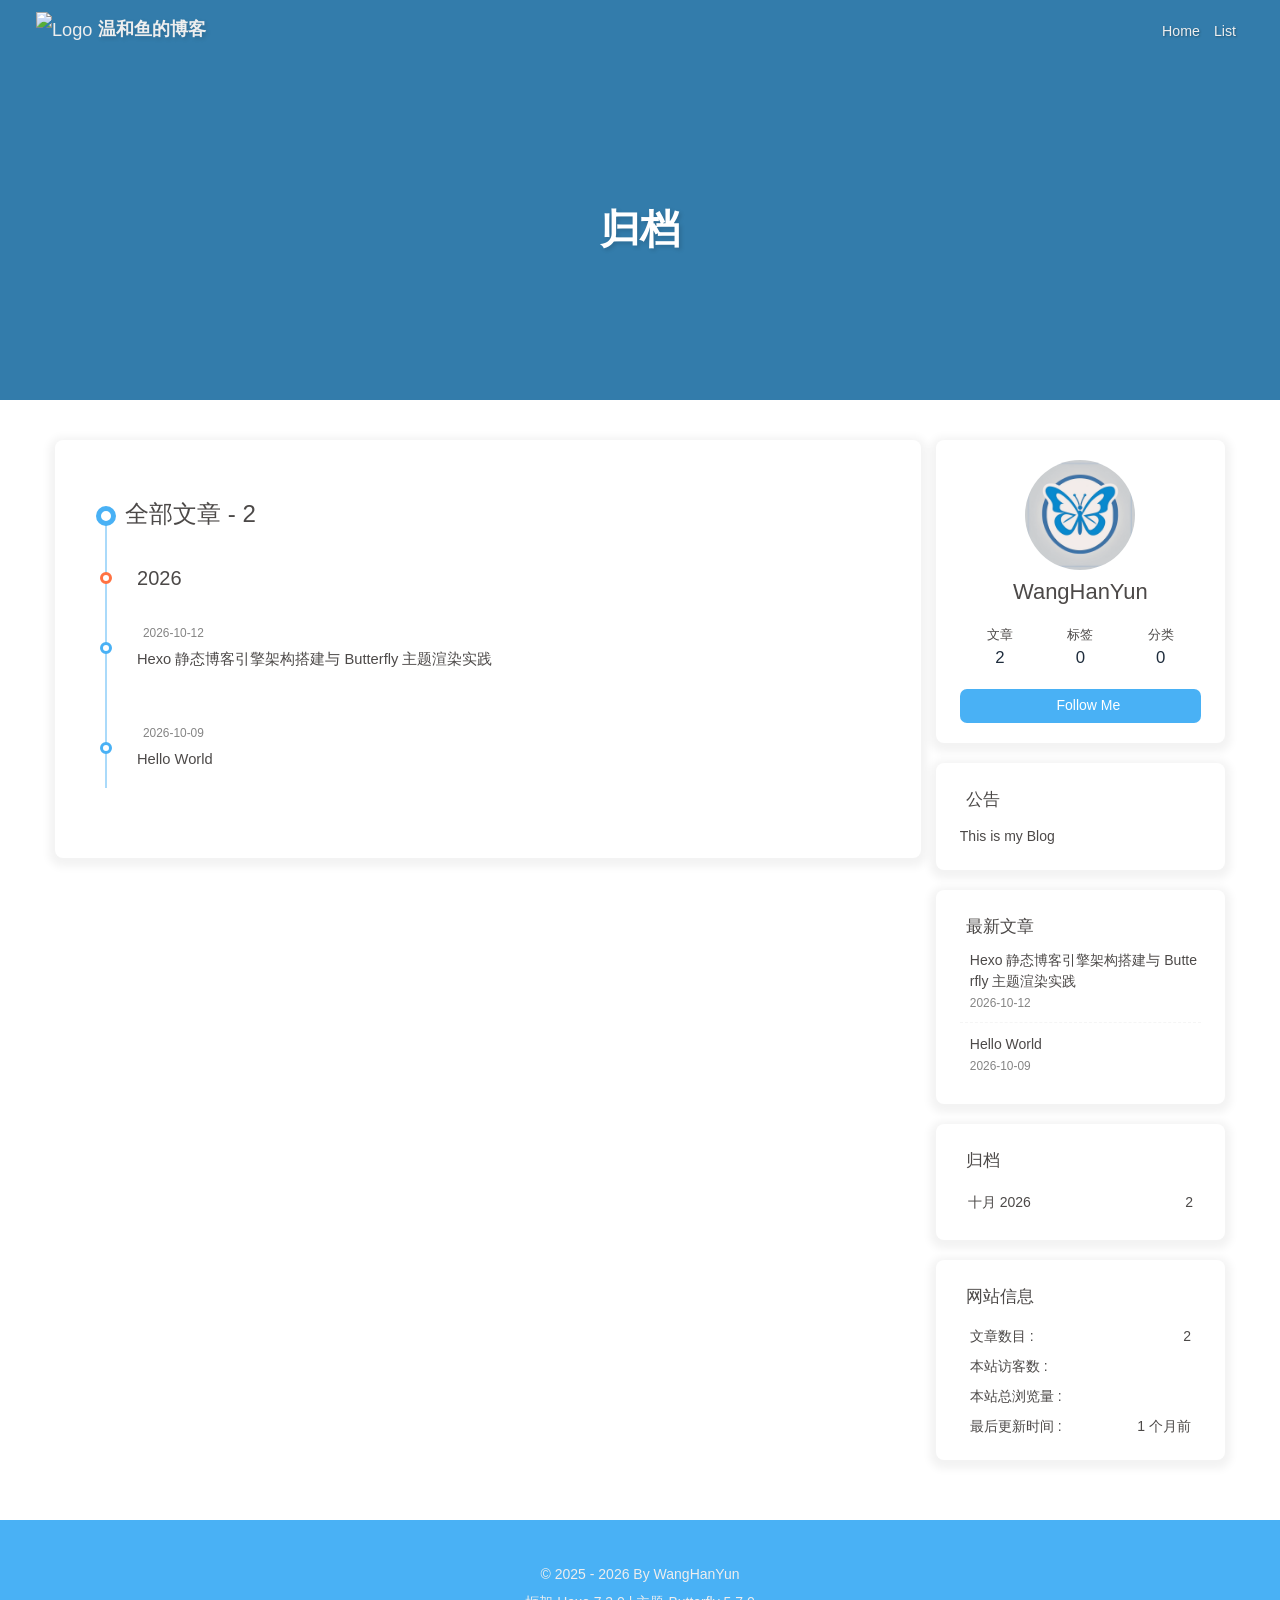
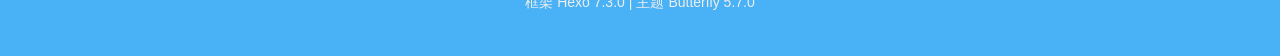
==== archives/index.html @ 39b75470 "Site updated: 2026-10-14 11:39:04" ====
<!DOCTYPE html><html lang="zh-CN" data-theme="light"><head><meta charset="UTF-8"><meta http-equiv="X-UA-Compatible" content="IE=edge"><meta name="viewport" content="width=device-width, initial-scale=1.0,viewport-fit=cover"><title>归档 | 温和鱼的博客</title><meta name="author" content="WangHanYun"><meta name="copyright" content="WangHanYun"><meta name="format-detection" content="telephone=no"><meta name="theme-color" content="#ffffff"><meta property="og:type" content="website">
<meta property="og:title" content="归档">
<meta property="og:url" content="http://example.com/archives/index.html">
<meta property="og:site_name" content="温和鱼的博客">
<meta property="og:locale" content="zh_CN">
<meta property="og:image" content="http://example.com/img/butterfly-icon.png">
<meta property="article:author" content="WangHanYun">
<meta name="twitter:card" content="summary">
<meta name="twitter:image" content="http://example.com/img/butterfly-icon.png"><script type="application/ld+json"></script><link rel="shortcut icon" href="/img/favicon.png"><link rel="canonical" href="http://example.com/archives/index.html"><link rel="preconnect" href="//cdn.jsdelivr.net"/><link rel="preconnect" href="//busuanzi.ibruce.info"/><link rel="stylesheet" href="/css/index.css?v=5.7.0"><link rel="stylesheet" href="https://cdn.jsdelivr.net/npm/@fortawesome/fontawesome-free@7.3.1/css/all.min.css"><script>
    (() => {
      
    const saveToLocal = {
      set: (key, value, ttl) => {
        const data = { value }

        if (ttl != null) {
          data.expiry = Date.now() + ttl * 86400000
        }

        localStorage.setItem(key, JSON.stringify(data))
      },
      get: key => {
        const itemStr = localStorage.getItem(key)
        if (!itemStr) return

        try {
          const data = JSON.parse(itemStr)

          if (data.expiry && Date.now() > data.expiry) {
            localStorage.removeItem(key)
            return
          }

          return data.value
        } catch {
          localStorage.removeItem(key)
        }
      }
    }

    const scriptCache = new Map()
    const cssCache = new Map()
    window.btf = {
      saveToLocal,
      getScript: (url, attr = {}) => {
        if (scriptCache.has(url)) {
          return scriptCache.get(url)
        }

        const promise = new Promise((resolve, reject) => {
          const script = document.createElement('script')

          script.src = url
          script.async = true

          for (const key in attr) {
            script.setAttribute(key, attr[key])
          }

          script.onload = resolve
          script.onerror = reject

          document.head.appendChild(script)
        })

        scriptCache.set(url, promise)

        return promise
      },
      getCSS: (url, id) => {
        if (cssCache.has(url)) {
          return cssCache.get(url)
        }

        const promise = new Promise((resolve, reject) => {
          const link = document.createElement('link')

          link.rel = 'stylesheet'
          link.href = url

          if (id) {
            link.id = id
          }

          link.onload = resolve
          link.onerror = reject

          document.head.appendChild(link)
        })

        cssCache.set(url, promise)

        return promise
      },
      addGlobalFn: (key, fn, name = false, parent = window) => {
        if (!false && key.startsWith('pjax')) return
        const globalFn = parent.globalFn || {}
        globalFn[key] = globalFn[key] || {}
        globalFn[key][name || Object.keys(globalFn[key]).length] = fn
        parent.globalFn = globalFn
      }
    }
  
      
      const metaThemeColor = document.querySelector('meta[name="theme-color"]')
      const activateDarkMode = () => {
        document.documentElement.dataset.theme = 'dark'
        if (metaThemeColor !== null) {
          metaThemeColor.setAttribute('content', '#0d0d0d')
        }
      }
      const activateLightMode = () => {
        document.documentElement.dataset.theme = 'light'
        if (metaThemeColor !== null) {
          metaThemeColor.setAttribute('content', '#ffffff')
        }
      }

      btf.activateDarkMode = activateDarkMode
      btf.activateLightMode = activateLightMode

      const theme = saveToLocal.get('theme')
    
          theme === 'dark' ? activateDarkMode() : theme === 'light' ? activateLightMode() : null
        
      
      const asideStatus = saveToLocal.get('aside-status')
      if (asideStatus !== undefined) {
        document.documentElement.classList.toggle('hide-aside', asideStatus === 'hide')
      }
    
      
    const detectApple = () => {
      if (/iPad|iPhone|iPod|Macintosh/.test(navigator.userAgent)) {
        document.documentElement.classList.add('apple')
      }
    }
    detectApple()
  
    })()
  </script><script>const GLOBAL_CONFIG = {
  root: '/',
  algolia: undefined,
  localSearch: undefined,
  translate: undefined,
  highlight: {"plugin":"highlight.js","highlightCopy":true,"highlightLang":true,"highlightHeightLimit":false,"highlightFullpage":false,"highlightMacStyle":false},
  copy: {
    success: '复制成功',
    error: '复制失败',
    noSupport: '浏览器不支持'
  },
  relativeDate: {
    homepage: false,
    post: false
  },
  runtime: '',
  dateSuffix: {
    just: '刚刚',
    min: '分钟前',
    hour: '小时前',
    day: '天前',
    month: '个月前'
  },
  copyright: undefined,
  lightbox: 'null',
  Snackbar: undefined,
  infinitegrid: {
    js: 'https://cdn.jsdelivr.net/npm/@egjs/infinitegrid@4.13.0/dist/infinitegrid.min.js',
    buttonText: '加载更多'
  },
  isPhotoFigcaption: false,
  islazyloadPlugin: false,
  isAnchor: false,
  percent: {
    toc: true,
    rightside: false,
  },
  autoDarkmode: false
}</script><script id="config-diff">var GLOBAL_CONFIG_SITE = {
  title: '归档',
  isHighlightShrink: false,
  isToc: false,
  pageType: 'archive'
}</script><meta name="generator" content="Hexo 7.3.0"></head><body><div id="sidebar"><div id="menu-mask"></div><div id="sidebar-menus"><div class="avatar-img text-center"><img src="/img/butterfly-icon.png" onerror="this.onerror=null;this.src='/img/friend_404.gif'" alt="avatar"/></div><div class="site-data text-center"><a href="/archives/"><div class="headline">文章</div><div class="length-num">2</div></a><a href="/tags/"><div class="headline">标签</div><div class="length-num">0</div></a><a href="/categories/"><div class="headline">分类</div><div class="length-num">0</div></a></div><div class="menus_items"><div class="menus_item"><a class="site-page" href="/"><i class="fa-fw fas fa-home"></i><span> Home</span></a></div><div class="menus_item"><span class="site-page group"><i class="fa-fw fas fa-list"></i><span> List</span><i class="fas fa-chevron-down"></i></span><ul class="menus_item_child"><li><a class="site-page child" href="/music/"><i class="fa-fw fas fa-music"></i><span> Music</span></a></li><li><a class="site-page child" href="/movies/"><i class="fa-fw fas fa-video"></i><span> Movie</span></a></li></ul></div></div></div></div><div class="page" id="body-wrap"><header class="not-home-page" id="page-header" style="background-image: url(https://github.com/WHY-1226-yyy/Gallery/blob/main/%E9%A6%96%E9%A1%B5%E9%A1%B5%E9%9D%A2%E6%A8%AA%E5%B9%85.jpg?raw=true);"><nav id="nav"><span id="blog-info"><a class="nav-site-title" href="/"><img class="site-icon" src="https://github.com/WHY-1226-yyy/Gallery/blob/main/logo.jpg?raw=true" alt="Logo"><span class="site-name">温和鱼的博客</span></a></span><div id="menus"><div class="menus_items"><div class="menus_item"><a class="site-page" href="/"><i class="fa-fw fas fa-home"></i><span> Home</span></a></div><div class="menus_item"><span class="site-page group"><i class="fa-fw fas fa-list"></i><span> List</span><i class="fas fa-chevron-down"></i></span><ul class="menus_item_child"><li><a class="site-page child" href="/music/"><i class="fa-fw fas fa-music"></i><span> Music</span></a></li><li><a class="site-page child" href="/movies/"><i class="fa-fw fas fa-video"></i><span> Movie</span></a></li></ul></div></div><div id="toggle-menu"><span class="site-page"><i class="fas fa-bars fa-fw"></i></span></div></div></nav><div id="page-site-info"><h1 id="site-title">归档</h1></div></header><main class="layout" id="content-inner"><div id="archive"><div class="article-sort-title">全部文章 - 2</div><div class="article-sort"><div class="article-sort-item year">2026</div><div class="article-sort-item no-article-cover"><div class="article-sort-item-info"><div class="article-sort-item-time"><i class="far fa-calendar-alt"></i><time class="post-meta-date-created" datetime="2026-10-12T06:14:56.712Z" title="发表于 2026-10-12 14:14:56">2026-10-12</time></div><a class="article-sort-item-title" href="/2026/10/12/Hexo_And_Butterfly/" title="Hexo 静态博客引擎架构搭建与 Butterfly 主题渲染实践">Hexo 静态博客引擎架构搭建与 Butterfly 主题渲染实践</a></div></div><div class="article-sort-item no-article-cover"><div class="article-sort-item-info"><div class="article-sort-item-time"><i class="far fa-calendar-alt"></i><time class="post-meta-date-created" datetime="2026-10-09T07:58:26.645Z" title="发表于 2026-10-09 15:58:26">2026-10-09</time></div><a class="article-sort-item-title" href="/2026/10/09/hello-world/" title="Hello World">Hello World</a></div></div></div></div><div class="aside-content" id="aside-content"><div class="card-widget card-info text-center"><div class="avatar-img"><img src="/img/butterfly-icon.png" onerror="this.onerror=null;this.src='/img/friend_404.gif'" alt="avatar"/></div><div class="author-info-name">WangHanYun</div><div class="author-info-description"></div><div class="site-data"><a href="/archives/"><div class="headline">文章</div><div class="length-num">2</div></a><a href="/tags/"><div class="headline">标签</div><div class="length-num">0</div></a><a href="/categories/"><div class="headline">分类</div><div class="length-num">0</div></a></div><a id="card-info-btn" target="_blank" rel="noopener" href="https://github.com/xxxxxx"><i class="fab fa-github"></i><span>Follow Me</span></a></div><div class="card-widget card-announcement"><div class="item-headline"><i class="fas fa-bullhorn fa-shake"></i><span>公告</span></div><div class="announcement_content">This is my Blog</div></div><div class="sticky_layout"><div class="card-widget card-recent-post"><div class="item-headline"><i class="fas fa-history"></i><span>最新文章</span></div><div class="aside-list"><div class="aside-list-item no-cover"><div class="content"><a class="title" href="/2026/10/12/Hexo_And_Butterfly/" title="Hexo 静态博客引擎架构搭建与 Butterfly 主题渲染实践">Hexo 静态博客引擎架构搭建与 Butterfly 主题渲染实践</a><time datetime="2026-10-12T06:14:56.712Z" title="发表于 2026-10-12 14:14:56">2026-10-12</time></div></div><div class="aside-list-item no-cover"><div class="content"><a class="title" href="/2026/10/09/hello-world/" title="Hello World">Hello World</a><time datetime="2026-10-09T07:58:26.645Z" title="发表于 2026-10-09 15:58:26">2026-10-09</time></div></div></div></div><div class="card-widget card-archives">
    <div class="item-headline"><i class="fas fa-archive"></i><span>归档</span></div>
  
    <ul class="card-archive-list">
      
        <li class="card-archive-list-item">
          <a class="card-archive-list-link" href="/archives/2026/10/">
            <span class="card-archive-list-date">
              十月 2026
            </span>
            <span class="card-archive-list-count">2</span>
          </a>
        </li>
      
    </ul>
  </div><div class="card-widget card-webinfo"><div class="item-headline"><i class="fas fa-chart-line"></i><span>网站信息</span></div><div class="webinfo"><div class="webinfo-item"><div class="item-name">文章数目 :</div><div class="item-count">2</div></div><div class="webinfo-item"><div class="item-name">本站访客数 :</div><div class="item-count" id="busuanzi_value_site_uv"><i class="fa-solid fa-spinner fa-spin"></i></div></div><div class="webinfo-item"><div class="item-name">本站总浏览量 :</div><div class="item-count" id="busuanzi_value_site_pv"><i class="fa-solid fa-spinner fa-spin"></i></div></div><div class="webinfo-item"><div class="item-name">最后更新时间 :</div><div class="item-count" id="last-push-date" data-lastPushDate="2026-10-14T03:39:03.488Z"><i class="fa-solid fa-spinner fa-spin"></i></div></div></div></div></div></div></main><footer id="footer"><div class="footer-other"><div class="footer-copyright"><span class="copyright">&copy;&nbsp;2025 - 2026 By WangHanYun</span><span class="framework-info"><span>框架 </span><a target="_blank" rel="noopener" href="https://hexo.io">Hexo 7.3.0</a><span class="footer-separator">|</span><span>主题 </span><a target="_blank" rel="noopener" href="https://github.com/jerryc127/hexo-theme-butterfly">Butterfly 5.7.0</a></span></div></div></footer></div><div id="rightside"><div id="rightside-config-hide"><button id="darkmode" type="button" title="日间和夜间模式切换"><i class="fas fa-adjust"></i></button><button id="hide-aside-btn" type="button" title="单栏和双栏切换"><i class="fas fa-arrows-alt-h"></i></button></div><div id="rightside-config-show"><button id="rightside-config" type="button" title="设置"><i class="fas fa-cog fa-spin"></i></button><button id="go-up" type="button" title="回到顶部"><span class="scroll-percent"></span><i class="fas fa-arrow-up"></i></button></div></div><div><script src="/js/utils.js?v=5.7.0"></script><script src="/js/main.js?v=5.7.0"></script><div class="js-pjax"></div><script async data-pjax src="//busuanzi.ibruce.info/busuanzi/2.3/busuanzi.pure.mini.js"></script></div></body></html>
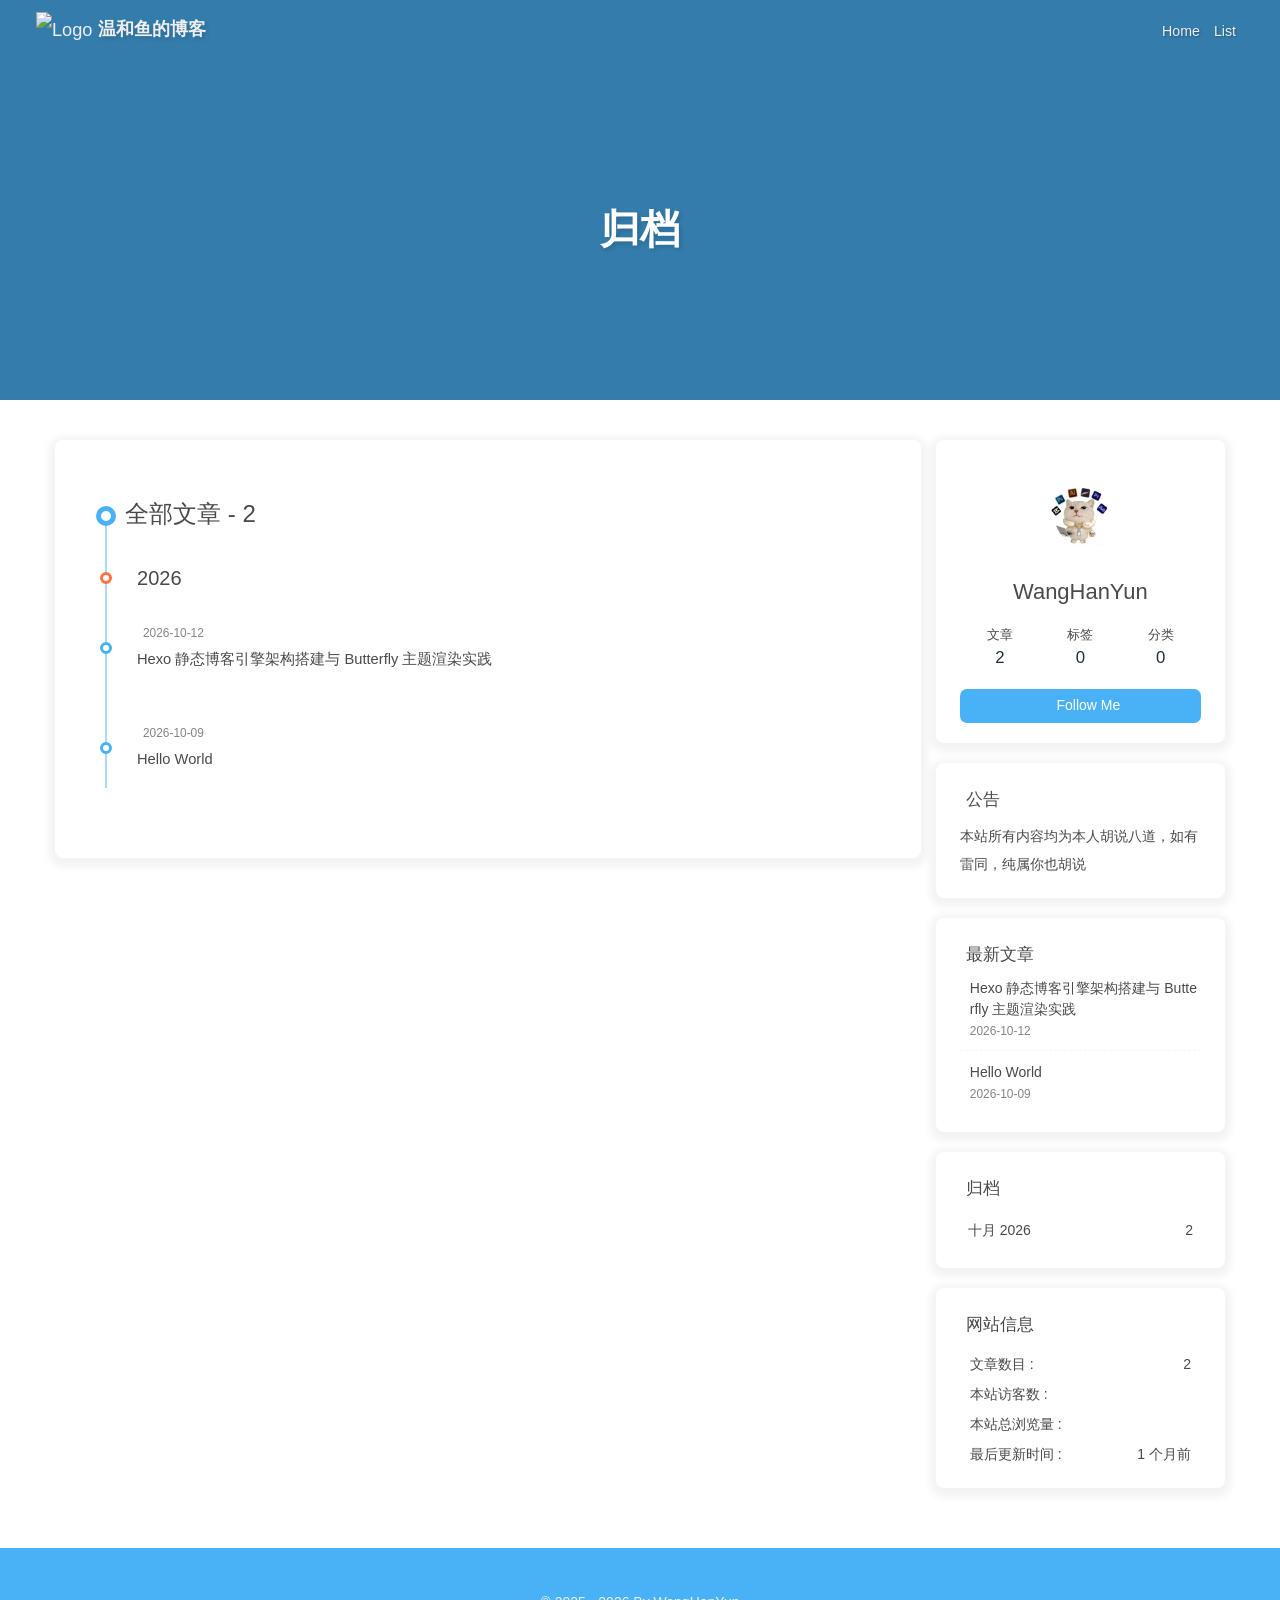
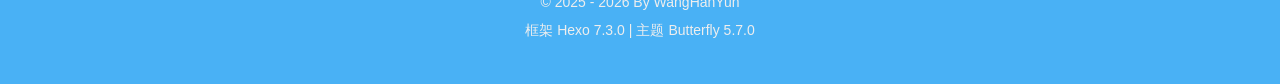
==== commit 02f53072: "Site updated: 2026-10-14 15:10:31" ====
--- a/archives/index.html
+++ b/archives/index.html
@@ -3,10 +3,10 @@
 <meta property="og:url" content="http://example.com/archives/index.html">
 <meta property="og:site_name" content="温和鱼的博客">
 <meta property="og:locale" content="zh_CN">
-<meta property="og:image" content="http://example.com/img/butterfly-icon.png">
+<meta property="og:image" content="http://example.com/img/cat.png">
 <meta property="article:author" content="WangHanYun">
 <meta name="twitter:card" content="summary">
-<meta name="twitter:image" content="http://example.com/img/butterfly-icon.png"><script type="application/ld+json"></script><link rel="shortcut icon" href="/img/favicon.png"><link rel="canonical" href="http://example.com/archives/index.html"><link rel="preconnect" href="//cdn.jsdelivr.net"/><link rel="preconnect" href="//busuanzi.ibruce.info"/><link rel="stylesheet" href="/css/index.css?v=5.7.0"><link rel="stylesheet" href="https://cdn.jsdelivr.net/npm/@fortawesome/fontawesome-free@7.3.1/css/all.min.css"><script>
+<meta name="twitter:image" content="http://example.com/img/cat.png"><script type="application/ld+json"></script><link rel="shortcut icon" href="/img/wangzhantubiao.png"><link rel="canonical" href="http://example.com/archives/index.html"><link rel="preconnect" href="//cdn.jsdelivr.net"/><link rel="preconnect" href="//busuanzi.ibruce.info"/><link rel="stylesheet" href="/css/index.css?v=5.7.0"><link rel="stylesheet" href="https://cdn.jsdelivr.net/npm/@fortawesome/fontawesome-free@7.3.1/css/all.min.css"><script>
     (() => {
       
     const saveToLocal = {
@@ -181,7 +181,8 @@
   isHighlightShrink: false,
   isToc: false,
   pageType: 'archive'
-}</script><meta name="generator" content="Hexo 7.3.0"></head><body><div id="sidebar"><div id="menu-mask"></div><div id="sidebar-menus"><div class="avatar-img text-center"><img src="/img/butterfly-icon.png" onerror="this.onerror=null;this.src='/img/friend_404.gif'" alt="avatar"/></div><div class="site-data text-center"><a href="/archives/"><div class="headline">文章</div><div class="length-num">2</div></a><a href="/tags/"><div class="headline">标签</div><div class="length-num">0</div></a><a href="/categories/"><div class="headline">分类</div><div class="length-num">0</div></a></div><div class="menus_items"><div class="menus_item"><a class="site-page" href="/"><i class="fa-fw fas fa-home"></i><span> Home</span></a></div><div class="menus_item"><span class="site-page group"><i class="fa-fw fas fa-list"></i><span> List</span><i class="fas fa-chevron-down"></i></span><ul class="menus_item_child"><li><a class="site-page child" href="/music/"><i class="fa-fw fas fa-music"></i><span> Music</span></a></li><li><a class="site-page child" href="/movies/"><i class="fa-fw fas fa-video"></i><span> Movie</span></a></li></ul></div></div></div></div><div class="page" id="body-wrap"><header class="not-home-page" id="page-header" style="background-image: url(https://github.com/WHY-1226-yyy/Gallery/blob/main/%E9%A6%96%E9%A1%B5%E9%A1%B5%E9%9D%A2%E6%A8%AA%E5%B9%85.jpg?raw=true);"><nav id="nav"><span id="blog-info"><a class="nav-site-title" href="/"><img class="site-icon" src="https://github.com/WHY-1226-yyy/Gallery/blob/main/logo.jpg?raw=true" alt="Logo"><span class="site-name">温和鱼的博客</span></a></span><div id="menus"><div class="menus_items"><div class="menus_item"><a class="site-page" href="/"><i class="fa-fw fas fa-home"></i><span> Home</span></a></div><div class="menus_item"><span class="site-page group"><i class="fa-fw fas fa-list"></i><span> List</span><i class="fas fa-chevron-down"></i></span><ul class="menus_item_child"><li><a class="site-page child" href="/music/"><i class="fa-fw fas fa-music"></i><span> Music</span></a></li><li><a class="site-page child" href="/movies/"><i class="fa-fw fas fa-video"></i><span> Movie</span></a></li></ul></div></div><div id="toggle-menu"><span class="site-page"><i class="fas fa-bars fa-fw"></i></span></div></div></nav><div id="page-site-info"><h1 id="site-title">归档</h1></div></header><main class="layout" id="content-inner"><div id="archive"><div class="article-sort-title">全部文章 - 2</div><div class="article-sort"><div class="article-sort-item year">2026</div><div class="article-sort-item no-article-cover"><div class="article-sort-item-info"><div class="article-sort-item-time"><i class="far fa-calendar-alt"></i><time class="post-meta-date-created" datetime="2026-10-12T06:14:56.712Z" title="发表于 2026-10-12 14:14:56">2026-10-12</time></div><a class="article-sort-item-title" href="/2026/10/12/Hexo_And_Butterfly/" title="Hexo 静态博客引擎架构搭建与 Butterfly 主题渲染实践">Hexo 静态博客引擎架构搭建与 Butterfly 主题渲染实践</a></div></div><div class="article-sort-item no-article-cover"><div class="article-sort-item-info"><div class="article-sort-item-time"><i class="far fa-calendar-alt"></i><time class="post-meta-date-created" datetime="2026-10-09T07:58:26.645Z" title="发表于 2026-10-09 15:58:26">2026-10-09</time></div><a class="article-sort-item-title" href="/2026/10/09/hello-world/" title="Hello World">Hello World</a></div></div></div></div><div class="aside-content" id="aside-content"><div class="card-widget card-info text-center"><div class="avatar-img"><img src="/img/butterfly-icon.png" onerror="this.onerror=null;this.src='/img/friend_404.gif'" alt="avatar"/></div><div class="author-info-name">WangHanYun</div><div class="author-info-description"></div><div class="site-data"><a href="/archives/"><div class="headline">文章</div><div class="length-num">2</div></a><a href="/tags/"><div class="headline">标签</div><div class="length-num">0</div></a><a href="/categories/"><div class="headline">分类</div><div class="length-num">0</div></a></div><a id="card-info-btn" target="_blank" rel="noopener" href="https://github.com/xxxxxx"><i class="fab fa-github"></i><span>Follow Me</span></a></div><div class="card-widget card-announcement"><div class="item-headline"><i class="fas fa-bullhorn fa-shake"></i><span>公告</span></div><div class="announcement_content">This is my Blog</div></div><div class="sticky_layout"><div class="card-widget card-recent-post"><div class="item-headline"><i class="fas fa-history"></i><span>最新文章</span></div><div class="aside-list"><div class="aside-list-item no-cover"><div class="content"><a class="title" href="/2026/10/12/Hexo_And_Butterfly/" title="Hexo 静态博客引擎架构搭建与 Butterfly 主题渲染实践">Hexo 静态博客引擎架构搭建与 Butterfly 主题渲染实践</a><time datetime="2026-10-12T06:14:56.712Z" title="发表于 2026-10-12 14:14:56">2026-10-12</time></div></div><div class="aside-list-item no-cover"><div class="content"><a class="title" href="/2026/10/09/hello-world/" title="Hello World">Hello World</a><time datetime="2026-10-09T07:58:26.645Z" title="发表于 2026-10-09 15:58:26">2026-10-09</time></div></div></div></div><div class="card-widget card-archives">
+}</script><!-- hexo injector head_end start --><link rel="stylesheet" href="/Blog-Like/style.css">
+<script src="/Blog-Like/Blog-Like.js"></script><!-- hexo injector head_end end --><meta name="generator" content="Hexo 7.3.0"></head><body><div id="sidebar"><div id="menu-mask"></div><div id="sidebar-menus"><div class="avatar-img text-center"><img src="/img/cat.png" onerror="this.onerror=null;this.src='/img/friend_404.gif'" alt="avatar"/></div><div class="site-data text-center"><a href="/archives/"><div class="headline">文章</div><div class="length-num">2</div></a><a href="/tags/"><div class="headline">标签</div><div class="length-num">0</div></a><a href="/categories/"><div class="headline">分类</div><div class="length-num">0</div></a></div><div class="menus_items"><div class="menus_item"><a class="site-page" href="/"><i class="fa-fw fas fa-home"></i><span> Home</span></a></div><div class="menus_item"><span class="site-page group"><i class="fa-fw fas fa-list"></i><span> List</span><i class="fas fa-chevron-down"></i></span><ul class="menus_item_child"><li><a class="site-page child" href="/music/"><i class="fa-fw fas fa-music"></i><span> Music</span></a></li><li><a class="site-page child" href="/movies/"><i class="fa-fw fas fa-video"></i><span> Movie</span></a></li></ul></div></div></div></div><div class="page" id="body-wrap"><header class="not-home-page" id="page-header" style="background-image: url(https://github.com/WHY-1226-yyy/Gallery/blob/main/%E9%A6%96%E9%A1%B5%E9%A1%B5%E9%9D%A2%E6%A8%AA%E5%B9%85.jpg?raw=true);"><nav id="nav"><span id="blog-info"><a class="nav-site-title" href="/"><img class="site-icon" src="https://github.com/WHY-1226-yyy/Gallery/blob/main/logo.jpg?raw=true" alt="Logo"><span class="site-name">温和鱼的博客</span></a></span><div id="menus"><div class="menus_items"><div class="menus_item"><a class="site-page" href="/"><i class="fa-fw fas fa-home"></i><span> Home</span></a></div><div class="menus_item"><span class="site-page group"><i class="fa-fw fas fa-list"></i><span> List</span><i class="fas fa-chevron-down"></i></span><ul class="menus_item_child"><li><a class="site-page child" href="/music/"><i class="fa-fw fas fa-music"></i><span> Music</span></a></li><li><a class="site-page child" href="/movies/"><i class="fa-fw fas fa-video"></i><span> Movie</span></a></li></ul></div></div><div id="toggle-menu"><span class="site-page"><i class="fas fa-bars fa-fw"></i></span></div></div></nav><div id="page-site-info"><h1 id="site-title">归档</h1></div></header><main class="layout" id="content-inner"><div id="archive"><div class="article-sort-title">全部文章 - 2</div><div class="article-sort"><div class="article-sort-item year">2026</div><div class="article-sort-item no-article-cover"><div class="article-sort-item-info"><div class="article-sort-item-time"><i class="far fa-calendar-alt"></i><time class="post-meta-date-created" datetime="2026-10-12T06:14:56.712Z" title="发表于 2026-10-12 14:14:56">2026-10-12</time></div><a class="article-sort-item-title" href="/2026/10/12/Hexo_And_Butterfly/" title="Hexo 静态博客引擎架构搭建与 Butterfly 主题渲染实践">Hexo 静态博客引擎架构搭建与 Butterfly 主题渲染实践</a></div></div><div class="article-sort-item no-article-cover"><div class="article-sort-item-info"><div class="article-sort-item-time"><i class="far fa-calendar-alt"></i><time class="post-meta-date-created" datetime="2026-10-09T07:58:26.645Z" title="发表于 2026-10-09 15:58:26">2026-10-09</time></div><a class="article-sort-item-title" href="/2026/10/09/hello-world/" title="Hello World">Hello World</a></div></div></div></div><div class="aside-content" id="aside-content"><div class="card-widget card-info text-center"><div class="avatar-img"><img src="/img/cat.png" onerror="this.onerror=null;this.src='/img/friend_404.gif'" alt="avatar"/></div><div class="author-info-name">WangHanYun</div><div class="author-info-description"></div><div class="site-data"><a href="/archives/"><div class="headline">文章</div><div class="length-num">2</div></a><a href="/tags/"><div class="headline">标签</div><div class="length-num">0</div></a><a href="/categories/"><div class="headline">分类</div><div class="length-num">0</div></a></div><a id="card-info-btn" target="_blank" rel="noopener" href="https://github.com/xxxxxx"><i class="fab fa-github"></i><span>Follow Me</span></a></div><div class="card-widget card-announcement"><div class="item-headline"><i class="fas fa-bullhorn fa-shake"></i><span>公告</span></div><div class="announcement_content">本站所有内容均为本人胡说八道，如有雷同，纯属你也胡说</div></div><div class="sticky_layout"><div class="card-widget card-recent-post"><div class="item-headline"><i class="fas fa-history"></i><span>最新文章</span></div><div class="aside-list"><div class="aside-list-item no-cover"><div class="content"><a class="title" href="/2026/10/12/Hexo_And_Butterfly/" title="Hexo 静态博客引擎架构搭建与 Butterfly 主题渲染实践">Hexo 静态博客引擎架构搭建与 Butterfly 主题渲染实践</a><time datetime="2026-10-12T06:14:56.712Z" title="发表于 2026-10-12 14:14:56">2026-10-12</time></div></div><div class="aside-list-item no-cover"><div class="content"><a class="title" href="/2026/10/09/hello-world/" title="Hello World">Hello World</a><time datetime="2026-10-09T07:58:26.645Z" title="发表于 2026-10-09 15:58:26">2026-10-09</time></div></div></div></div><div class="card-widget card-archives">
     <div class="item-headline"><i class="fas fa-archive"></i><span>归档</span></div>
   
     <ul class="card-archive-list">
@@ -196,4 +197,4 @@
         </li>
       
     </ul>
-  </div><div class="card-widget card-webinfo"><div class="item-headline"><i class="fas fa-chart-line"></i><span>网站信息</span></div><div class="webinfo"><div class="webinfo-item"><div class="item-name">文章数目 :</div><div class="item-count">2</div></div><div class="webinfo-item"><div class="item-name">本站访客数 :</div><div class="item-count" id="busuanzi_value_site_uv"><i class="fa-solid fa-spinner fa-spin"></i></div></div><div class="webinfo-item"><div class="item-name">本站总浏览量 :</div><div class="item-count" id="busuanzi_value_site_pv"><i class="fa-solid fa-spinner fa-spin"></i></div></div><div class="webinfo-item"><div class="item-name">最后更新时间 :</div><div class="item-count" id="last-push-date" data-lastPushDate="2026-10-14T03:39:03.488Z"><i class="fa-solid fa-spinner fa-spin"></i></div></div></div></div></div></div></main><footer id="footer"><div class="footer-other"><div class="footer-copyright"><span class="copyright">&copy;&nbsp;2025 - 2026 By WangHanYun</span><span class="framework-info"><span>框架 </span><a target="_blank" rel="noopener" href="https://hexo.io">Hexo 7.3.0</a><span class="footer-separator">|</span><span>主题 </span><a target="_blank" rel="noopener" href="https://github.com/jerryc127/hexo-theme-butterfly">Butterfly 5.7.0</a></span></div></div></footer></div><div id="rightside"><div id="rightside-config-hide"><button id="darkmode" type="button" title="日间和夜间模式切换"><i class="fas fa-adjust"></i></button><button id="hide-aside-btn" type="button" title="单栏和双栏切换"><i class="fas fa-arrows-alt-h"></i></button></div><div id="rightside-config-show"><button id="rightside-config" type="button" title="设置"><i class="fas fa-cog fa-spin"></i></button><button id="go-up" type="button" title="回到顶部"><span class="scroll-percent"></span><i class="fas fa-arrow-up"></i></button></div></div><div><script src="/js/utils.js?v=5.7.0"></script><script src="/js/main.js?v=5.7.0"></script><div class="js-pjax"></div><script async data-pjax src="//busuanzi.ibruce.info/busuanzi/2.3/busuanzi.pure.mini.js"></script></div></body></html>+  </div><div class="card-widget card-webinfo"><div class="item-headline"><i class="fas fa-chart-line"></i><span>网站信息</span></div><div class="webinfo"><div class="webinfo-item"><div class="item-name">文章数目 :</div><div class="item-count">2</div></div><div class="webinfo-item"><div class="item-name">本站访客数 :</div><div class="item-count" id="busuanzi_value_site_uv"><i class="fa-solid fa-spinner fa-spin"></i></div></div><div class="webinfo-item"><div class="item-name">本站总浏览量 :</div><div class="item-count" id="busuanzi_value_site_pv"><i class="fa-solid fa-spinner fa-spin"></i></div></div><div class="webinfo-item"><div class="item-name">最后更新时间 :</div><div class="item-count" id="last-push-date" data-lastPushDate="2026-10-14T07:10:29.773Z"><i class="fa-solid fa-spinner fa-spin"></i></div></div></div></div></div></div></main><footer id="footer"><div class="footer-other"><div class="footer-copyright"><span class="copyright">&copy;&nbsp;2025 - 2026 By WangHanYun</span><span class="framework-info"><span>框架 </span><a target="_blank" rel="noopener" href="https://hexo.io">Hexo 7.3.0</a><span class="footer-separator">|</span><span>主题 </span><a target="_blank" rel="noopener" href="https://github.com/jerryc127/hexo-theme-butterfly">Butterfly 5.7.0</a></span></div></div></footer></div><div id="rightside"><div id="rightside-config-hide"><button id="darkmode" type="button" title="日间和夜间模式切换"><i class="fas fa-adjust"></i></button><button id="hide-aside-btn" type="button" title="单栏和双栏切换"><i class="fas fa-arrows-alt-h"></i></button></div><div id="rightside-config-show"><button id="rightside-config" type="button" title="设置"><i class="fas fa-cog fa-spin"></i></button><button id="go-up" type="button" title="回到顶部"><span class="scroll-percent"></span><i class="fas fa-arrow-up"></i></button></div></div><div><script src="/js/utils.js?v=5.7.0"></script><script src="/js/main.js?v=5.7.0"></script><div class="js-pjax"></div><script async data-pjax src="//busuanzi.ibruce.info/busuanzi/2.3/busuanzi.pure.mini.js"></script></div></body></html>
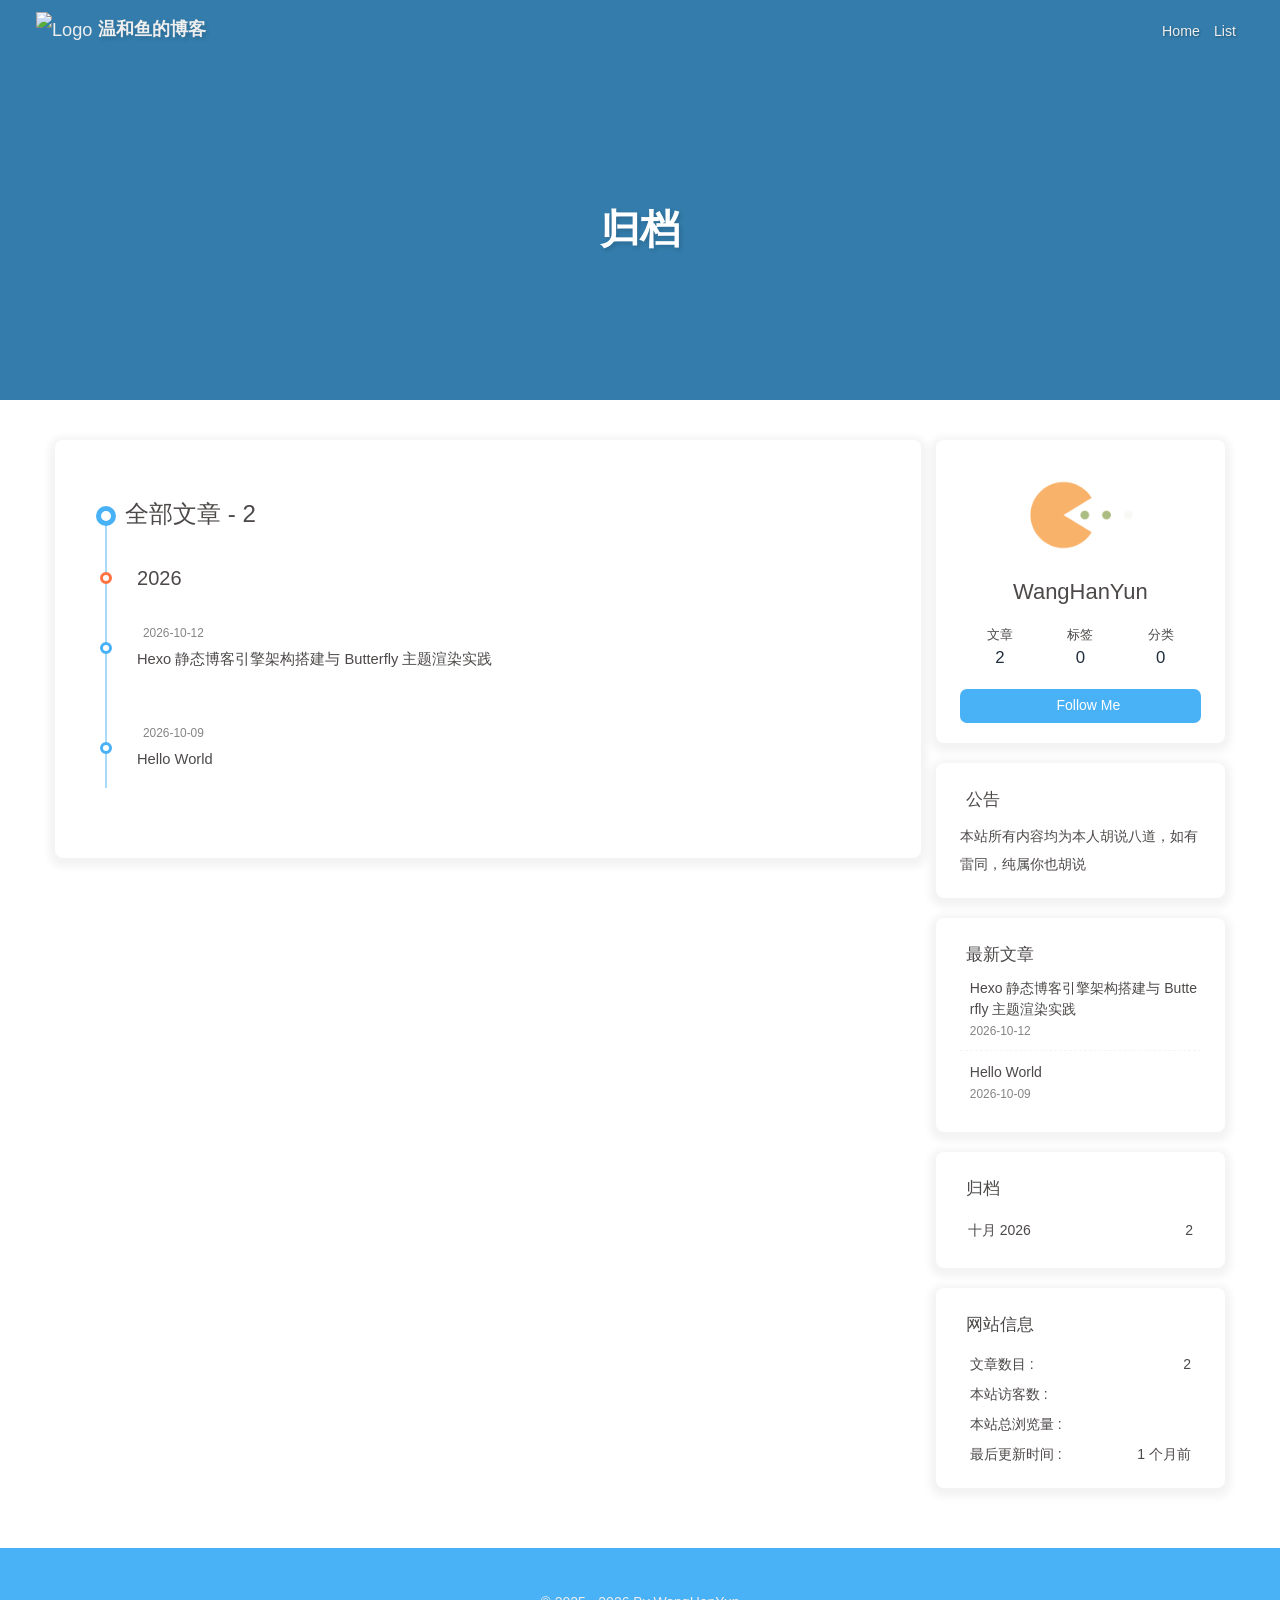
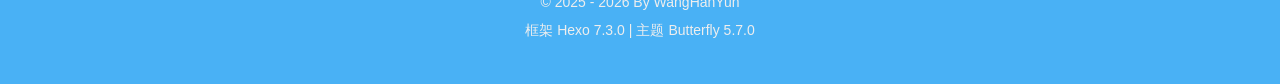
==== commit a2868168: "Site updated: 2026-10-14 15:27:25" ====
--- a/archives/index.html
+++ b/archives/index.html
@@ -3,10 +3,10 @@
 <meta property="og:url" content="http://example.com/archives/index.html">
 <meta property="og:site_name" content="温和鱼的博客">
 <meta property="og:locale" content="zh_CN">
-<meta property="og:image" content="http://example.com/img/cat.png">
+<meta property="og:image" content="https://github.com/WHY-1226-yyy/Gallery/blob/main/cat.png?raw=true">
 <meta property="article:author" content="WangHanYun">
 <meta name="twitter:card" content="summary">
-<meta name="twitter:image" content="http://example.com/img/cat.png"><script type="application/ld+json"></script><link rel="shortcut icon" href="/img/wangzhantubiao.png"><link rel="canonical" href="http://example.com/archives/index.html"><link rel="preconnect" href="//cdn.jsdelivr.net"/><link rel="preconnect" href="//busuanzi.ibruce.info"/><link rel="stylesheet" href="/css/index.css?v=5.7.0"><link rel="stylesheet" href="https://cdn.jsdelivr.net/npm/@fortawesome/fontawesome-free@7.3.1/css/all.min.css"><script>
+<meta name="twitter:image" content="https://github.com/WHY-1226-yyy/Gallery/blob/main/cat.png?raw=true"><script type="application/ld+json"></script><link rel="shortcut icon" href="https://github.com/WHY-1226-yyy/Gallery/blob/main/logo.jpg?raw=true"><link rel="canonical" href="http://example.com/archives/index.html"><link rel="preconnect" href="//cdn.jsdelivr.net"/><link rel="preconnect" href="//busuanzi.ibruce.info"/><link rel="stylesheet" href="/css/index.css?v=5.7.0"><link rel="stylesheet" href="https://cdn.jsdelivr.net/npm/@fortawesome/fontawesome-free@7.3.1/css/all.min.css"><script>
     (() => {
       
     const saveToLocal = {
@@ -182,7 +182,7 @@
   isToc: false,
   pageType: 'archive'
 }</script><!-- hexo injector head_end start --><link rel="stylesheet" href="/Blog-Like/style.css">
-<script src="/Blog-Like/Blog-Like.js"></script><!-- hexo injector head_end end --><meta name="generator" content="Hexo 7.3.0"></head><body><div id="sidebar"><div id="menu-mask"></div><div id="sidebar-menus"><div class="avatar-img text-center"><img src="/img/cat.png" onerror="this.onerror=null;this.src='/img/friend_404.gif'" alt="avatar"/></div><div class="site-data text-center"><a href="/archives/"><div class="headline">文章</div><div class="length-num">2</div></a><a href="/tags/"><div class="headline">标签</div><div class="length-num">0</div></a><a href="/categories/"><div class="headline">分类</div><div class="length-num">0</div></a></div><div class="menus_items"><div class="menus_item"><a class="site-page" href="/"><i class="fa-fw fas fa-home"></i><span> Home</span></a></div><div class="menus_item"><span class="site-page group"><i class="fa-fw fas fa-list"></i><span> List</span><i class="fas fa-chevron-down"></i></span><ul class="menus_item_child"><li><a class="site-page child" href="/music/"><i class="fa-fw fas fa-music"></i><span> Music</span></a></li><li><a class="site-page child" href="/movies/"><i class="fa-fw fas fa-video"></i><span> Movie</span></a></li></ul></div></div></div></div><div class="page" id="body-wrap"><header class="not-home-page" id="page-header" style="background-image: url(https://github.com/WHY-1226-yyy/Gallery/blob/main/%E9%A6%96%E9%A1%B5%E9%A1%B5%E9%9D%A2%E6%A8%AA%E5%B9%85.jpg?raw=true);"><nav id="nav"><span id="blog-info"><a class="nav-site-title" href="/"><img class="site-icon" src="https://github.com/WHY-1226-yyy/Gallery/blob/main/logo.jpg?raw=true" alt="Logo"><span class="site-name">温和鱼的博客</span></a></span><div id="menus"><div class="menus_items"><div class="menus_item"><a class="site-page" href="/"><i class="fa-fw fas fa-home"></i><span> Home</span></a></div><div class="menus_item"><span class="site-page group"><i class="fa-fw fas fa-list"></i><span> List</span><i class="fas fa-chevron-down"></i></span><ul class="menus_item_child"><li><a class="site-page child" href="/music/"><i class="fa-fw fas fa-music"></i><span> Music</span></a></li><li><a class="site-page child" href="/movies/"><i class="fa-fw fas fa-video"></i><span> Movie</span></a></li></ul></div></div><div id="toggle-menu"><span class="site-page"><i class="fas fa-bars fa-fw"></i></span></div></div></nav><div id="page-site-info"><h1 id="site-title">归档</h1></div></header><main class="layout" id="content-inner"><div id="archive"><div class="article-sort-title">全部文章 - 2</div><div class="article-sort"><div class="article-sort-item year">2026</div><div class="article-sort-item no-article-cover"><div class="article-sort-item-info"><div class="article-sort-item-time"><i class="far fa-calendar-alt"></i><time class="post-meta-date-created" datetime="2026-10-12T06:14:56.712Z" title="发表于 2026-10-12 14:14:56">2026-10-12</time></div><a class="article-sort-item-title" href="/2026/10/12/Hexo_And_Butterfly/" title="Hexo 静态博客引擎架构搭建与 Butterfly 主题渲染实践">Hexo 静态博客引擎架构搭建与 Butterfly 主题渲染实践</a></div></div><div class="article-sort-item no-article-cover"><div class="article-sort-item-info"><div class="article-sort-item-time"><i class="far fa-calendar-alt"></i><time class="post-meta-date-created" datetime="2026-10-09T07:58:26.645Z" title="发表于 2026-10-09 15:58:26">2026-10-09</time></div><a class="article-sort-item-title" href="/2026/10/09/hello-world/" title="Hello World">Hello World</a></div></div></div></div><div class="aside-content" id="aside-content"><div class="card-widget card-info text-center"><div class="avatar-img"><img src="/img/cat.png" onerror="this.onerror=null;this.src='/img/friend_404.gif'" alt="avatar"/></div><div class="author-info-name">WangHanYun</div><div class="author-info-description"></div><div class="site-data"><a href="/archives/"><div class="headline">文章</div><div class="length-num">2</div></a><a href="/tags/"><div class="headline">标签</div><div class="length-num">0</div></a><a href="/categories/"><div class="headline">分类</div><div class="length-num">0</div></a></div><a id="card-info-btn" target="_blank" rel="noopener" href="https://github.com/xxxxxx"><i class="fab fa-github"></i><span>Follow Me</span></a></div><div class="card-widget card-announcement"><div class="item-headline"><i class="fas fa-bullhorn fa-shake"></i><span>公告</span></div><div class="announcement_content">本站所有内容均为本人胡说八道，如有雷同，纯属你也胡说</div></div><div class="sticky_layout"><div class="card-widget card-recent-post"><div class="item-headline"><i class="fas fa-history"></i><span>最新文章</span></div><div class="aside-list"><div class="aside-list-item no-cover"><div class="content"><a class="title" href="/2026/10/12/Hexo_And_Butterfly/" title="Hexo 静态博客引擎架构搭建与 Butterfly 主题渲染实践">Hexo 静态博客引擎架构搭建与 Butterfly 主题渲染实践</a><time datetime="2026-10-12T06:14:56.712Z" title="发表于 2026-10-12 14:14:56">2026-10-12</time></div></div><div class="aside-list-item no-cover"><div class="content"><a class="title" href="/2026/10/09/hello-world/" title="Hello World">Hello World</a><time datetime="2026-10-09T07:58:26.645Z" title="发表于 2026-10-09 15:58:26">2026-10-09</time></div></div></div></div><div class="card-widget card-archives">
+<script src="/Blog-Like/Blog-Like.js"></script><!-- hexo injector head_end end --><meta name="generator" content="Hexo 7.3.0"></head><body><div id="sidebar"><div id="menu-mask"></div><div id="sidebar-menus"><div class="avatar-img text-center"><img src="https://github.com/WHY-1226-yyy/Gallery/blob/main/cat.png?raw=true" onerror="this.onerror=null;this.src='/img/friend_404.gif'" alt="avatar"/></div><div class="site-data text-center"><a href="/archives/"><div class="headline">文章</div><div class="length-num">2</div></a><a href="/tags/"><div class="headline">标签</div><div class="length-num">0</div></a><a href="/categories/"><div class="headline">分类</div><div class="length-num">0</div></a></div><div class="menus_items"><div class="menus_item"><a class="site-page" href="/"><i class="fa-fw fas fa-home"></i><span> Home</span></a></div><div class="menus_item"><span class="site-page group"><i class="fa-fw fas fa-list"></i><span> List</span><i class="fas fa-chevron-down"></i></span><ul class="menus_item_child"><li><a class="site-page child" href="/music/"><i class="fa-fw fas fa-music"></i><span> Music</span></a></li><li><a class="site-page child" href="/movies/"><i class="fa-fw fas fa-video"></i><span> Movie</span></a></li></ul></div></div></div></div><div class="page" id="body-wrap"><header class="not-home-page" id="page-header" style="background-image: url(https://github.com/WHY-1226-yyy/Gallery/blob/main/%E9%A6%96%E9%A1%B5%E9%A1%B5%E9%9D%A2%E6%A8%AA%E5%B9%85.jpg?raw=true);"><nav id="nav"><span id="blog-info"><a class="nav-site-title" href="/"><img class="site-icon" src="https://github.com/WHY-1226-yyy/Gallery/blob/main/logo.jpg?raw=true" alt="Logo"><span class="site-name">温和鱼的博客</span></a></span><div id="menus"><div class="menus_items"><div class="menus_item"><a class="site-page" href="/"><i class="fa-fw fas fa-home"></i><span> Home</span></a></div><div class="menus_item"><span class="site-page group"><i class="fa-fw fas fa-list"></i><span> List</span><i class="fas fa-chevron-down"></i></span><ul class="menus_item_child"><li><a class="site-page child" href="/music/"><i class="fa-fw fas fa-music"></i><span> Music</span></a></li><li><a class="site-page child" href="/movies/"><i class="fa-fw fas fa-video"></i><span> Movie</span></a></li></ul></div></div><div id="toggle-menu"><span class="site-page"><i class="fas fa-bars fa-fw"></i></span></div></div></nav><div id="page-site-info"><h1 id="site-title">归档</h1></div></header><main class="layout" id="content-inner"><div id="archive"><div class="article-sort-title">全部文章 - 2</div><div class="article-sort"><div class="article-sort-item year">2026</div><div class="article-sort-item no-article-cover"><div class="article-sort-item-info"><div class="article-sort-item-time"><i class="far fa-calendar-alt"></i><time class="post-meta-date-created" datetime="2026-10-12T06:14:56.712Z" title="发表于 2026-10-12 14:14:56">2026-10-12</time></div><a class="article-sort-item-title" href="/2026/10/12/Hexo_And_Butterfly/" title="Hexo 静态博客引擎架构搭建与 Butterfly 主题渲染实践">Hexo 静态博客引擎架构搭建与 Butterfly 主题渲染实践</a></div></div><div class="article-sort-item no-article-cover"><div class="article-sort-item-info"><div class="article-sort-item-time"><i class="far fa-calendar-alt"></i><time class="post-meta-date-created" datetime="2026-10-09T07:58:26.645Z" title="发表于 2026-10-09 15:58:26">2026-10-09</time></div><a class="article-sort-item-title" href="/2026/10/09/hello-world/" title="Hello World">Hello World</a></div></div></div></div><div class="aside-content" id="aside-content"><div class="card-widget card-info text-center"><div class="avatar-img"><img src="https://github.com/WHY-1226-yyy/Gallery/blob/main/cat.png?raw=true" onerror="this.onerror=null;this.src='/img/friend_404.gif'" alt="avatar"/></div><div class="author-info-name">WangHanYun</div><div class="author-info-description"></div><div class="site-data"><a href="/archives/"><div class="headline">文章</div><div class="length-num">2</div></a><a href="/tags/"><div class="headline">标签</div><div class="length-num">0</div></a><a href="/categories/"><div class="headline">分类</div><div class="length-num">0</div></a></div><a id="card-info-btn" target="_blank" rel="noopener" href="https://github.com/xxxxxx"><i class="fab fa-github"></i><span>Follow Me</span></a></div><div class="card-widget card-announcement"><div class="item-headline"><i class="fas fa-bullhorn fa-shake"></i><span>公告</span></div><div class="announcement_content">本站所有内容均为本人胡说八道，如有雷同，纯属你也胡说</div></div><div class="sticky_layout"><div class="card-widget card-recent-post"><div class="item-headline"><i class="fas fa-history"></i><span>最新文章</span></div><div class="aside-list"><div class="aside-list-item no-cover"><div class="content"><a class="title" href="/2026/10/12/Hexo_And_Butterfly/" title="Hexo 静态博客引擎架构搭建与 Butterfly 主题渲染实践">Hexo 静态博客引擎架构搭建与 Butterfly 主题渲染实践</a><time datetime="2026-10-12T06:14:56.712Z" title="发表于 2026-10-12 14:14:56">2026-10-12</time></div></div><div class="aside-list-item no-cover"><div class="content"><a class="title" href="/2026/10/09/hello-world/" title="Hello World">Hello World</a><time datetime="2026-10-09T07:58:26.645Z" title="发表于 2026-10-09 15:58:26">2026-10-09</time></div></div></div></div><div class="card-widget card-archives">
     <div class="item-headline"><i class="fas fa-archive"></i><span>归档</span></div>
   
     <ul class="card-archive-list">
@@ -197,4 +197,4 @@
         </li>
       
     </ul>
-  </div><div class="card-widget card-webinfo"><div class="item-headline"><i class="fas fa-chart-line"></i><span>网站信息</span></div><div class="webinfo"><div class="webinfo-item"><div class="item-name">文章数目 :</div><div class="item-count">2</div></div><div class="webinfo-item"><div class="item-name">本站访客数 :</div><div class="item-count" id="busuanzi_value_site_uv"><i class="fa-solid fa-spinner fa-spin"></i></div></div><div class="webinfo-item"><div class="item-name">本站总浏览量 :</div><div class="item-count" id="busuanzi_value_site_pv"><i class="fa-solid fa-spinner fa-spin"></i></div></div><div class="webinfo-item"><div class="item-name">最后更新时间 :</div><div class="item-count" id="last-push-date" data-lastPushDate="2026-10-14T07:10:29.773Z"><i class="fa-solid fa-spinner fa-spin"></i></div></div></div></div></div></div></main><footer id="footer"><div class="footer-other"><div class="footer-copyright"><span class="copyright">&copy;&nbsp;2025 - 2026 By WangHanYun</span><span class="framework-info"><span>框架 </span><a target="_blank" rel="noopener" href="https://hexo.io">Hexo 7.3.0</a><span class="footer-separator">|</span><span>主题 </span><a target="_blank" rel="noopener" href="https://github.com/jerryc127/hexo-theme-butterfly">Butterfly 5.7.0</a></span></div></div></footer></div><div id="rightside"><div id="rightside-config-hide"><button id="darkmode" type="button" title="日间和夜间模式切换"><i class="fas fa-adjust"></i></button><button id="hide-aside-btn" type="button" title="单栏和双栏切换"><i class="fas fa-arrows-alt-h"></i></button></div><div id="rightside-config-show"><button id="rightside-config" type="button" title="设置"><i class="fas fa-cog fa-spin"></i></button><button id="go-up" type="button" title="回到顶部"><span class="scroll-percent"></span><i class="fas fa-arrow-up"></i></button></div></div><div><script src="/js/utils.js?v=5.7.0"></script><script src="/js/main.js?v=5.7.0"></script><div class="js-pjax"></div><script async data-pjax src="//busuanzi.ibruce.info/busuanzi/2.3/busuanzi.pure.mini.js"></script></div></body></html>+  </div><div class="card-widget card-webinfo"><div class="item-headline"><i class="fas fa-chart-line"></i><span>网站信息</span></div><div class="webinfo"><div class="webinfo-item"><div class="item-name">文章数目 :</div><div class="item-count">2</div></div><div class="webinfo-item"><div class="item-name">本站访客数 :</div><div class="item-count" id="busuanzi_value_site_uv"><i class="fa-solid fa-spinner fa-spin"></i></div></div><div class="webinfo-item"><div class="item-name">本站总浏览量 :</div><div class="item-count" id="busuanzi_value_site_pv"><i class="fa-solid fa-spinner fa-spin"></i></div></div><div class="webinfo-item"><div class="item-name">最后更新时间 :</div><div class="item-count" id="last-push-date" data-lastPushDate="2026-10-14T07:27:24.389Z"><i class="fa-solid fa-spinner fa-spin"></i></div></div></div></div></div></div></main><footer id="footer"><div class="footer-other"><div class="footer-copyright"><span class="copyright">&copy;&nbsp;2025 - 2026 By WangHanYun</span><span class="framework-info"><span>框架 </span><a target="_blank" rel="noopener" href="https://hexo.io">Hexo 7.3.0</a><span class="footer-separator">|</span><span>主题 </span><a target="_blank" rel="noopener" href="https://github.com/jerryc127/hexo-theme-butterfly">Butterfly 5.7.0</a></span></div></div></footer></div><div id="rightside"><div id="rightside-config-hide"><button id="darkmode" type="button" title="日间和夜间模式切换"><i class="fas fa-adjust"></i></button><button id="hide-aside-btn" type="button" title="单栏和双栏切换"><i class="fas fa-arrows-alt-h"></i></button></div><div id="rightside-config-show"><button id="rightside-config" type="button" title="设置"><i class="fas fa-cog fa-spin"></i></button><button id="go-up" type="button" title="回到顶部"><span class="scroll-percent"></span><i class="fas fa-arrow-up"></i></button></div></div><div><script src="/js/utils.js?v=5.7.0"></script><script src="/js/main.js?v=5.7.0"></script><div class="js-pjax"></div><script async data-pjax src="//busuanzi.ibruce.info/busuanzi/2.3/busuanzi.pure.mini.js"></script></div></body></html>
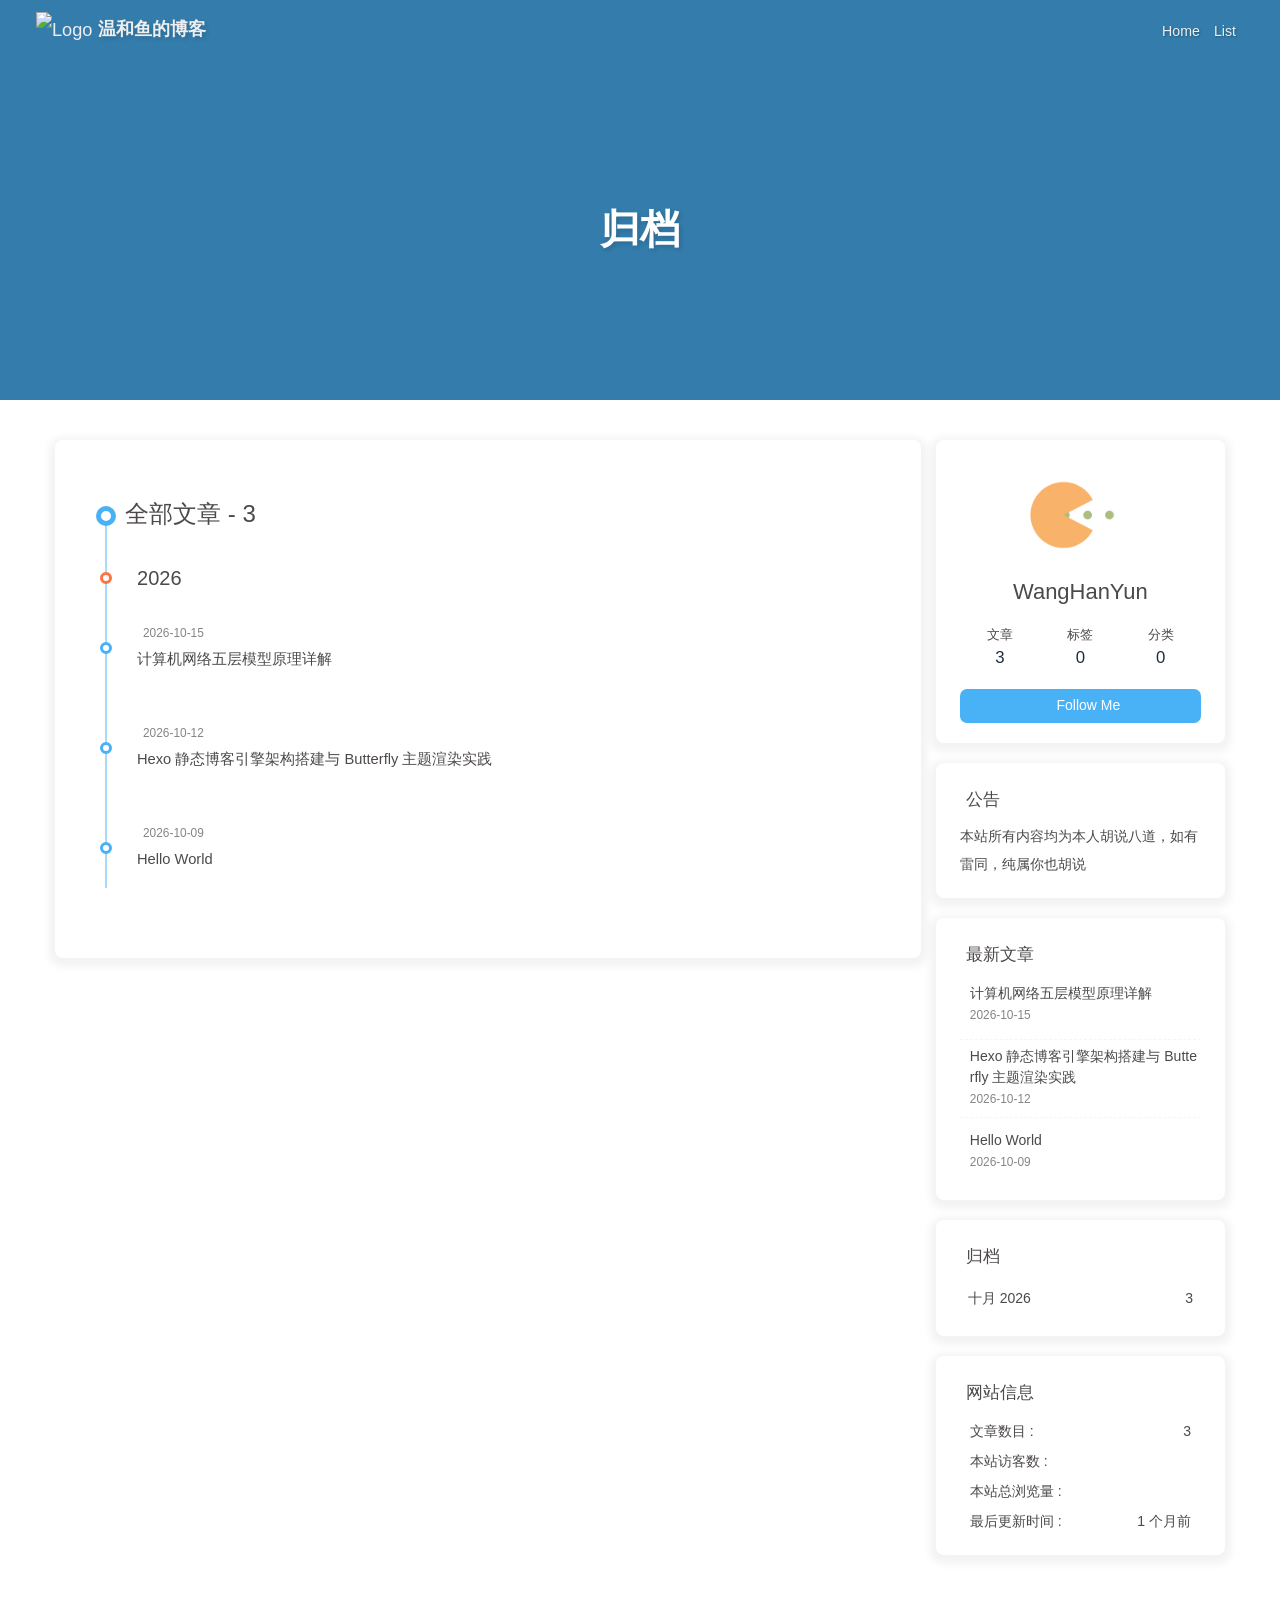
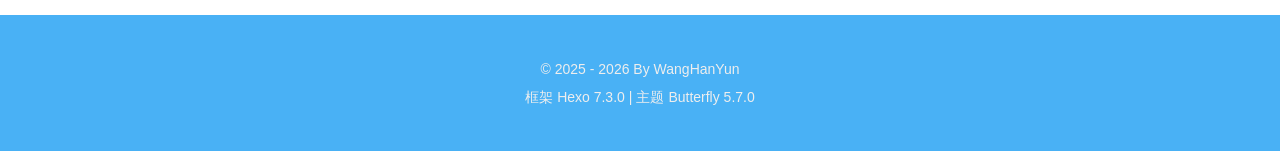
==== commit 10e4e0b6: "Site updated: 2026-10-15 16:17:42" ====
--- a/archives/index.html
+++ b/archives/index.html
@@ -182,7 +182,7 @@
   isToc: false,
   pageType: 'archive'
 }</script><!-- hexo injector head_end start --><link rel="stylesheet" href="/Blog-Like/style.css">
-<script src="/Blog-Like/Blog-Like.js"></script><!-- hexo injector head_end end --><meta name="generator" content="Hexo 7.3.0"></head><body><div id="sidebar"><div id="menu-mask"></div><div id="sidebar-menus"><div class="avatar-img text-center"><img src="https://github.com/WHY-1226-yyy/Gallery/blob/main/cat.png?raw=true" onerror="this.onerror=null;this.src='/img/friend_404.gif'" alt="avatar"/></div><div class="site-data text-center"><a href="/archives/"><div class="headline">文章</div><div class="length-num">2</div></a><a href="/tags/"><div class="headline">标签</div><div class="length-num">0</div></a><a href="/categories/"><div class="headline">分类</div><div class="length-num">0</div></a></div><div class="menus_items"><div class="menus_item"><a class="site-page" href="/"><i class="fa-fw fas fa-home"></i><span> Home</span></a></div><div class="menus_item"><span class="site-page group"><i class="fa-fw fas fa-list"></i><span> List</span><i class="fas fa-chevron-down"></i></span><ul class="menus_item_child"><li><a class="site-page child" href="/music/"><i class="fa-fw fas fa-music"></i><span> Music</span></a></li><li><a class="site-page child" href="/movies/"><i class="fa-fw fas fa-video"></i><span> Movie</span></a></li></ul></div></div></div></div><div class="page" id="body-wrap"><header class="not-home-page" id="page-header" style="background-image: url(https://github.com/WHY-1226-yyy/Gallery/blob/main/%E9%A6%96%E9%A1%B5%E9%A1%B5%E9%9D%A2%E6%A8%AA%E5%B9%85.jpg?raw=true);"><nav id="nav"><span id="blog-info"><a class="nav-site-title" href="/"><img class="site-icon" src="https://github.com/WHY-1226-yyy/Gallery/blob/main/logo.jpg?raw=true" alt="Logo"><span class="site-name">温和鱼的博客</span></a></span><div id="menus"><div class="menus_items"><div class="menus_item"><a class="site-page" href="/"><i class="fa-fw fas fa-home"></i><span> Home</span></a></div><div class="menus_item"><span class="site-page group"><i class="fa-fw fas fa-list"></i><span> List</span><i class="fas fa-chevron-down"></i></span><ul class="menus_item_child"><li><a class="site-page child" href="/music/"><i class="fa-fw fas fa-music"></i><span> Music</span></a></li><li><a class="site-page child" href="/movies/"><i class="fa-fw fas fa-video"></i><span> Movie</span></a></li></ul></div></div><div id="toggle-menu"><span class="site-page"><i class="fas fa-bars fa-fw"></i></span></div></div></nav><div id="page-site-info"><h1 id="site-title">归档</h1></div></header><main class="layout" id="content-inner"><div id="archive"><div class="article-sort-title">全部文章 - 2</div><div class="article-sort"><div class="article-sort-item year">2026</div><div class="article-sort-item no-article-cover"><div class="article-sort-item-info"><div class="article-sort-item-time"><i class="far fa-calendar-alt"></i><time class="post-meta-date-created" datetime="2026-10-12T06:14:56.712Z" title="发表于 2026-10-12 14:14:56">2026-10-12</time></div><a class="article-sort-item-title" href="/2026/10/12/Hexo_And_Butterfly/" title="Hexo 静态博客引擎架构搭建与 Butterfly 主题渲染实践">Hexo 静态博客引擎架构搭建与 Butterfly 主题渲染实践</a></div></div><div class="article-sort-item no-article-cover"><div class="article-sort-item-info"><div class="article-sort-item-time"><i class="far fa-calendar-alt"></i><time class="post-meta-date-created" datetime="2026-10-09T07:58:26.645Z" title="发表于 2026-10-09 15:58:26">2026-10-09</time></div><a class="article-sort-item-title" href="/2026/10/09/hello-world/" title="Hello World">Hello World</a></div></div></div></div><div class="aside-content" id="aside-content"><div class="card-widget card-info text-center"><div class="avatar-img"><img src="https://github.com/WHY-1226-yyy/Gallery/blob/main/cat.png?raw=true" onerror="this.onerror=null;this.src='/img/friend_404.gif'" alt="avatar"/></div><div class="author-info-name">WangHanYun</div><div class="author-info-description"></div><div class="site-data"><a href="/archives/"><div class="headline">文章</div><div class="length-num">2</div></a><a href="/tags/"><div class="headline">标签</div><div class="length-num">0</div></a><a href="/categories/"><div class="headline">分类</div><div class="length-num">0</div></a></div><a id="card-info-btn" target="_blank" rel="noopener" href="https://github.com/xxxxxx"><i class="fab fa-github"></i><span>Follow Me</span></a></div><div class="card-widget card-announcement"><div class="item-headline"><i class="fas fa-bullhorn fa-shake"></i><span>公告</span></div><div class="announcement_content">本站所有内容均为本人胡说八道，如有雷同，纯属你也胡说</div></div><div class="sticky_layout"><div class="card-widget card-recent-post"><div class="item-headline"><i class="fas fa-history"></i><span>最新文章</span></div><div class="aside-list"><div class="aside-list-item no-cover"><div class="content"><a class="title" href="/2026/10/12/Hexo_And_Butterfly/" title="Hexo 静态博客引擎架构搭建与 Butterfly 主题渲染实践">Hexo 静态博客引擎架构搭建与 Butterfly 主题渲染实践</a><time datetime="2026-10-12T06:14:56.712Z" title="发表于 2026-10-12 14:14:56">2026-10-12</time></div></div><div class="aside-list-item no-cover"><div class="content"><a class="title" href="/2026/10/09/hello-world/" title="Hello World">Hello World</a><time datetime="2026-10-09T07:58:26.645Z" title="发表于 2026-10-09 15:58:26">2026-10-09</time></div></div></div></div><div class="card-widget card-archives">
+<script src="/Blog-Like/Blog-Like.js"></script><!-- hexo injector head_end end --><meta name="generator" content="Hexo 7.3.0"></head><body><div id="sidebar"><div id="menu-mask"></div><div id="sidebar-menus"><div class="avatar-img text-center"><img src="https://github.com/WHY-1226-yyy/Gallery/blob/main/cat.png?raw=true" onerror="this.onerror=null;this.src='/img/friend_404.gif'" alt="avatar"/></div><div class="site-data text-center"><a href="/archives/"><div class="headline">文章</div><div class="length-num">3</div></a><a href="/tags/"><div class="headline">标签</div><div class="length-num">0</div></a><a href="/categories/"><div class="headline">分类</div><div class="length-num">0</div></a></div><div class="menus_items"><div class="menus_item"><a class="site-page" href="/"><i class="fa-fw fas fa-home"></i><span> Home</span></a></div><div class="menus_item"><span class="site-page group"><i class="fa-fw fas fa-list"></i><span> List</span><i class="fas fa-chevron-down"></i></span><ul class="menus_item_child"><li><a class="site-page child" href="/music/"><i class="fa-fw fas fa-music"></i><span> Music</span></a></li><li><a class="site-page child" href="/movies/"><i class="fa-fw fas fa-video"></i><span> Movie</span></a></li></ul></div></div></div></div><div class="page" id="body-wrap"><header class="not-home-page" id="page-header" style="background-image: url(https://github.com/WHY-1226-yyy/Gallery/blob/main/%E9%A6%96%E9%A1%B5%E9%A1%B5%E9%9D%A2%E6%A8%AA%E5%B9%85.jpg?raw=true);"><nav id="nav"><span id="blog-info"><a class="nav-site-title" href="/"><img class="site-icon" src="https://github.com/WHY-1226-yyy/Gallery/blob/main/logo.jpg?raw=true" alt="Logo"><span class="site-name">温和鱼的博客</span></a></span><div id="menus"><div class="menus_items"><div class="menus_item"><a class="site-page" href="/"><i class="fa-fw fas fa-home"></i><span> Home</span></a></div><div class="menus_item"><span class="site-page group"><i class="fa-fw fas fa-list"></i><span> List</span><i class="fas fa-chevron-down"></i></span><ul class="menus_item_child"><li><a class="site-page child" href="/music/"><i class="fa-fw fas fa-music"></i><span> Music</span></a></li><li><a class="site-page child" href="/movies/"><i class="fa-fw fas fa-video"></i><span> Movie</span></a></li></ul></div></div><div id="toggle-menu"><span class="site-page"><i class="fas fa-bars fa-fw"></i></span></div></div></nav><div id="page-site-info"><h1 id="site-title">归档</h1></div></header><main class="layout" id="content-inner"><div id="archive"><div class="article-sort-title">全部文章 - 3</div><div class="article-sort"><div class="article-sort-item year">2026</div><div class="article-sort-item no-article-cover"><div class="article-sort-item-info"><div class="article-sort-item-time"><i class="far fa-calendar-alt"></i><time class="post-meta-date-created" datetime="2026-10-15T03:41:55.424Z" title="发表于 2026-10-15 11:41:55">2026-10-15</time></div><a class="article-sort-item-title" href="/2026/10/15/wangluobiji/" title="计算机网络五层模型原理详解">计算机网络五层模型原理详解</a></div></div><div class="article-sort-item no-article-cover"><div class="article-sort-item-info"><div class="article-sort-item-time"><i class="far fa-calendar-alt"></i><time class="post-meta-date-created" datetime="2026-10-12T06:14:56.712Z" title="发表于 2026-10-12 14:14:56">2026-10-12</time></div><a class="article-sort-item-title" href="/2026/10/12/Hexo_And_Butterfly/" title="Hexo 静态博客引擎架构搭建与 Butterfly 主题渲染实践">Hexo 静态博客引擎架构搭建与 Butterfly 主题渲染实践</a></div></div><div class="article-sort-item no-article-cover"><div class="article-sort-item-info"><div class="article-sort-item-time"><i class="far fa-calendar-alt"></i><time class="post-meta-date-created" datetime="2026-10-09T07:58:26.645Z" title="发表于 2026-10-09 15:58:26">2026-10-09</time></div><a class="article-sort-item-title" href="/2026/10/09/hello-world/" title="Hello World">Hello World</a></div></div></div></div><div class="aside-content" id="aside-content"><div class="card-widget card-info text-center"><div class="avatar-img"><img src="https://github.com/WHY-1226-yyy/Gallery/blob/main/cat.png?raw=true" onerror="this.onerror=null;this.src='/img/friend_404.gif'" alt="avatar"/></div><div class="author-info-name">WangHanYun</div><div class="author-info-description"></div><div class="site-data"><a href="/archives/"><div class="headline">文章</div><div class="length-num">3</div></a><a href="/tags/"><div class="headline">标签</div><div class="length-num">0</div></a><a href="/categories/"><div class="headline">分类</div><div class="length-num">0</div></a></div><a id="card-info-btn" target="_blank" rel="noopener" href="https://github.com/xxxxxx"><i class="fab fa-github"></i><span>Follow Me</span></a></div><div class="card-widget card-announcement"><div class="item-headline"><i class="fas fa-bullhorn fa-shake"></i><span>公告</span></div><div class="announcement_content">本站所有内容均为本人胡说八道，如有雷同，纯属你也胡说</div></div><div class="sticky_layout"><div class="card-widget card-recent-post"><div class="item-headline"><i class="fas fa-history"></i><span>最新文章</span></div><div class="aside-list"><div class="aside-list-item no-cover"><div class="content"><a class="title" href="/2026/10/15/wangluobiji/" title="计算机网络五层模型原理详解">计算机网络五层模型原理详解</a><time datetime="2026-10-15T03:41:55.424Z" title="发表于 2026-10-15 11:41:55">2026-10-15</time></div></div><div class="aside-list-item no-cover"><div class="content"><a class="title" href="/2026/10/12/Hexo_And_Butterfly/" title="Hexo 静态博客引擎架构搭建与 Butterfly 主题渲染实践">Hexo 静态博客引擎架构搭建与 Butterfly 主题渲染实践</a><time datetime="2026-10-12T06:14:56.712Z" title="发表于 2026-10-12 14:14:56">2026-10-12</time></div></div><div class="aside-list-item no-cover"><div class="content"><a class="title" href="/2026/10/09/hello-world/" title="Hello World">Hello World</a><time datetime="2026-10-09T07:58:26.645Z" title="发表于 2026-10-09 15:58:26">2026-10-09</time></div></div></div></div><div class="card-widget card-archives">
     <div class="item-headline"><i class="fas fa-archive"></i><span>归档</span></div>
   
     <ul class="card-archive-list">
@@ -192,9 +192,9 @@
             <span class="card-archive-list-date">
               十月 2026
             </span>
-            <span class="card-archive-list-count">2</span>
+            <span class="card-archive-list-count">3</span>
           </a>
         </li>
       
     </ul>
-  </div><div class="card-widget card-webinfo"><div class="item-headline"><i class="fas fa-chart-line"></i><span>网站信息</span></div><div class="webinfo"><div class="webinfo-item"><div class="item-name">文章数目 :</div><div class="item-count">2</div></div><div class="webinfo-item"><div class="item-name">本站访客数 :</div><div class="item-count" id="busuanzi_value_site_uv"><i class="fa-solid fa-spinner fa-spin"></i></div></div><div class="webinfo-item"><div class="item-name">本站总浏览量 :</div><div class="item-count" id="busuanzi_value_site_pv"><i class="fa-solid fa-spinner fa-spin"></i></div></div><div class="webinfo-item"><div class="item-name">最后更新时间 :</div><div class="item-count" id="last-push-date" data-lastPushDate="2026-10-14T07:27:24.389Z"><i class="fa-solid fa-spinner fa-spin"></i></div></div></div></div></div></div></main><footer id="footer"><div class="footer-other"><div class="footer-copyright"><span class="copyright">&copy;&nbsp;2025 - 2026 By WangHanYun</span><span class="framework-info"><span>框架 </span><a target="_blank" rel="noopener" href="https://hexo.io">Hexo 7.3.0</a><span class="footer-separator">|</span><span>主题 </span><a target="_blank" rel="noopener" href="https://github.com/jerryc127/hexo-theme-butterfly">Butterfly 5.7.0</a></span></div></div></footer></div><div id="rightside"><div id="rightside-config-hide"><button id="darkmode" type="button" title="日间和夜间模式切换"><i class="fas fa-adjust"></i></button><button id="hide-aside-btn" type="button" title="单栏和双栏切换"><i class="fas fa-arrows-alt-h"></i></button></div><div id="rightside-config-show"><button id="rightside-config" type="button" title="设置"><i class="fas fa-cog fa-spin"></i></button><button id="go-up" type="button" title="回到顶部"><span class="scroll-percent"></span><i class="fas fa-arrow-up"></i></button></div></div><div><script src="/js/utils.js?v=5.7.0"></script><script src="/js/main.js?v=5.7.0"></script><div class="js-pjax"></div><script async data-pjax src="//busuanzi.ibruce.info/busuanzi/2.3/busuanzi.pure.mini.js"></script></div></body></html>+  </div><div class="card-widget card-webinfo"><div class="item-headline"><i class="fas fa-chart-line"></i><span>网站信息</span></div><div class="webinfo"><div class="webinfo-item"><div class="item-name">文章数目 :</div><div class="item-count">3</div></div><div class="webinfo-item"><div class="item-name">本站访客数 :</div><div class="item-count" id="busuanzi_value_site_uv"><i class="fa-solid fa-spinner fa-spin"></i></div></div><div class="webinfo-item"><div class="item-name">本站总浏览量 :</div><div class="item-count" id="busuanzi_value_site_pv"><i class="fa-solid fa-spinner fa-spin"></i></div></div><div class="webinfo-item"><div class="item-name">最后更新时间 :</div><div class="item-count" id="last-push-date" data-lastPushDate="2026-10-15T08:17:40.576Z"><i class="fa-solid fa-spinner fa-spin"></i></div></div></div></div></div></div></main><footer id="footer"><div class="footer-other"><div class="footer-copyright"><span class="copyright">&copy;&nbsp;2025 - 2026 By WangHanYun</span><span class="framework-info"><span>框架 </span><a target="_blank" rel="noopener" href="https://hexo.io">Hexo 7.3.0</a><span class="footer-separator">|</span><span>主题 </span><a target="_blank" rel="noopener" href="https://github.com/jerryc127/hexo-theme-butterfly">Butterfly 5.7.0</a></span></div></div></footer></div><div id="rightside"><div id="rightside-config-hide"><button id="darkmode" type="button" title="日间和夜间模式切换"><i class="fas fa-adjust"></i></button><button id="hide-aside-btn" type="button" title="单栏和双栏切换"><i class="fas fa-arrows-alt-h"></i></button></div><div id="rightside-config-show"><button id="rightside-config" type="button" title="设置"><i class="fas fa-cog fa-spin"></i></button><button id="go-up" type="button" title="回到顶部"><span class="scroll-percent"></span><i class="fas fa-arrow-up"></i></button></div></div><div><script src="/js/utils.js?v=5.7.0"></script><script src="/js/main.js?v=5.7.0"></script><div class="js-pjax"></div><script async data-pjax src="//busuanzi.ibruce.info/busuanzi/2.3/busuanzi.pure.mini.js"></script></div></body></html>
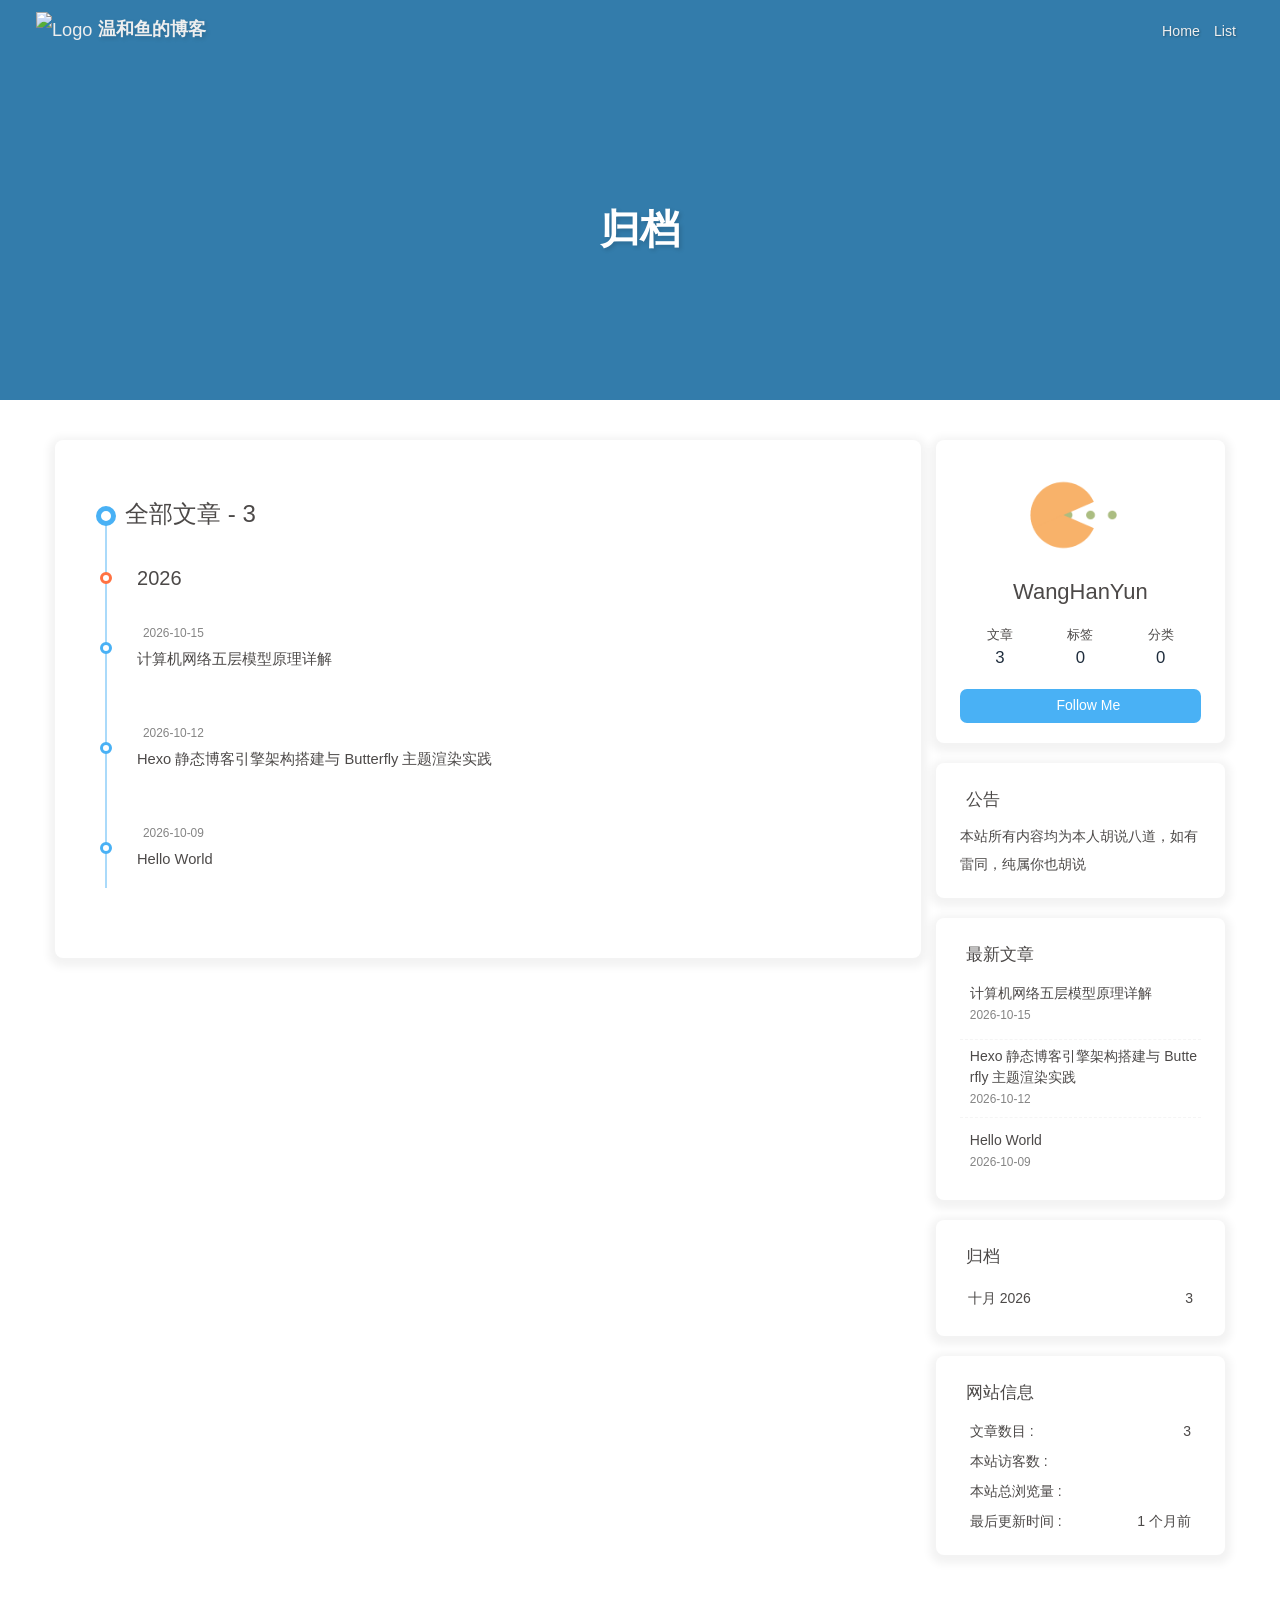
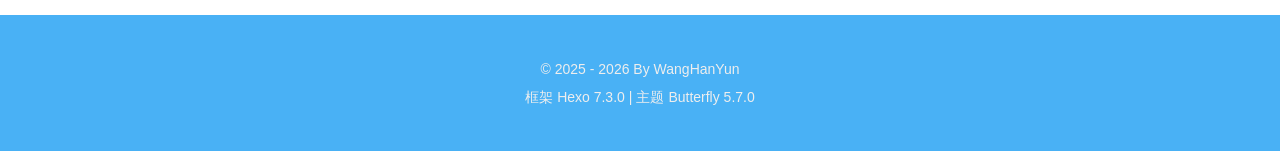
==== commit 80ecc644: "Site updated: 2026-10-15 16:24:11" ====
--- a/archives/index.html
+++ b/archives/index.html
@@ -197,4 +197,4 @@
         </li>
       
     </ul>
-  </div><div class="card-widget card-webinfo"><div class="item-headline"><i class="fas fa-chart-line"></i><span>网站信息</span></div><div class="webinfo"><div class="webinfo-item"><div class="item-name">文章数目 :</div><div class="item-count">3</div></div><div class="webinfo-item"><div class="item-name">本站访客数 :</div><div class="item-count" id="busuanzi_value_site_uv"><i class="fa-solid fa-spinner fa-spin"></i></div></div><div class="webinfo-item"><div class="item-name">本站总浏览量 :</div><div class="item-count" id="busuanzi_value_site_pv"><i class="fa-solid fa-spinner fa-spin"></i></div></div><div class="webinfo-item"><div class="item-name">最后更新时间 :</div><div class="item-count" id="last-push-date" data-lastPushDate="2026-10-15T08:17:40.576Z"><i class="fa-solid fa-spinner fa-spin"></i></div></div></div></div></div></div></main><footer id="footer"><div class="footer-other"><div class="footer-copyright"><span class="copyright">&copy;&nbsp;2025 - 2026 By WangHanYun</span><span class="framework-info"><span>框架 </span><a target="_blank" rel="noopener" href="https://hexo.io">Hexo 7.3.0</a><span class="footer-separator">|</span><span>主题 </span><a target="_blank" rel="noopener" href="https://github.com/jerryc127/hexo-theme-butterfly">Butterfly 5.7.0</a></span></div></div></footer></div><div id="rightside"><div id="rightside-config-hide"><button id="darkmode" type="button" title="日间和夜间模式切换"><i class="fas fa-adjust"></i></button><button id="hide-aside-btn" type="button" title="单栏和双栏切换"><i class="fas fa-arrows-alt-h"></i></button></div><div id="rightside-config-show"><button id="rightside-config" type="button" title="设置"><i class="fas fa-cog fa-spin"></i></button><button id="go-up" type="button" title="回到顶部"><span class="scroll-percent"></span><i class="fas fa-arrow-up"></i></button></div></div><div><script src="/js/utils.js?v=5.7.0"></script><script src="/js/main.js?v=5.7.0"></script><div class="js-pjax"></div><script async data-pjax src="//busuanzi.ibruce.info/busuanzi/2.3/busuanzi.pure.mini.js"></script></div></body></html>+  </div><div class="card-widget card-webinfo"><div class="item-headline"><i class="fas fa-chart-line"></i><span>网站信息</span></div><div class="webinfo"><div class="webinfo-item"><div class="item-name">文章数目 :</div><div class="item-count">3</div></div><div class="webinfo-item"><div class="item-name">本站访客数 :</div><div class="item-count" id="busuanzi_value_site_uv"><i class="fa-solid fa-spinner fa-spin"></i></div></div><div class="webinfo-item"><div class="item-name">本站总浏览量 :</div><div class="item-count" id="busuanzi_value_site_pv"><i class="fa-solid fa-spinner fa-spin"></i></div></div><div class="webinfo-item"><div class="item-name">最后更新时间 :</div><div class="item-count" id="last-push-date" data-lastPushDate="2026-10-15T08:24:09.502Z"><i class="fa-solid fa-spinner fa-spin"></i></div></div></div></div></div></div></main><footer id="footer"><div class="footer-other"><div class="footer-copyright"><span class="copyright">&copy;&nbsp;2025 - 2026 By WangHanYun</span><span class="framework-info"><span>框架 </span><a target="_blank" rel="noopener" href="https://hexo.io">Hexo 7.3.0</a><span class="footer-separator">|</span><span>主题 </span><a target="_blank" rel="noopener" href="https://github.com/jerryc127/hexo-theme-butterfly">Butterfly 5.7.0</a></span></div></div></footer></div><div id="rightside"><div id="rightside-config-hide"><button id="darkmode" type="button" title="日间和夜间模式切换"><i class="fas fa-adjust"></i></button><button id="hide-aside-btn" type="button" title="单栏和双栏切换"><i class="fas fa-arrows-alt-h"></i></button></div><div id="rightside-config-show"><button id="rightside-config" type="button" title="设置"><i class="fas fa-cog fa-spin"></i></button><button id="go-up" type="button" title="回到顶部"><span class="scroll-percent"></span><i class="fas fa-arrow-up"></i></button></div></div><div><script src="/js/utils.js?v=5.7.0"></script><script src="/js/main.js?v=5.7.0"></script><div class="js-pjax"></div><script async data-pjax src="//busuanzi.ibruce.info/busuanzi/2.3/busuanzi.pure.mini.js"></script></div></body></html>
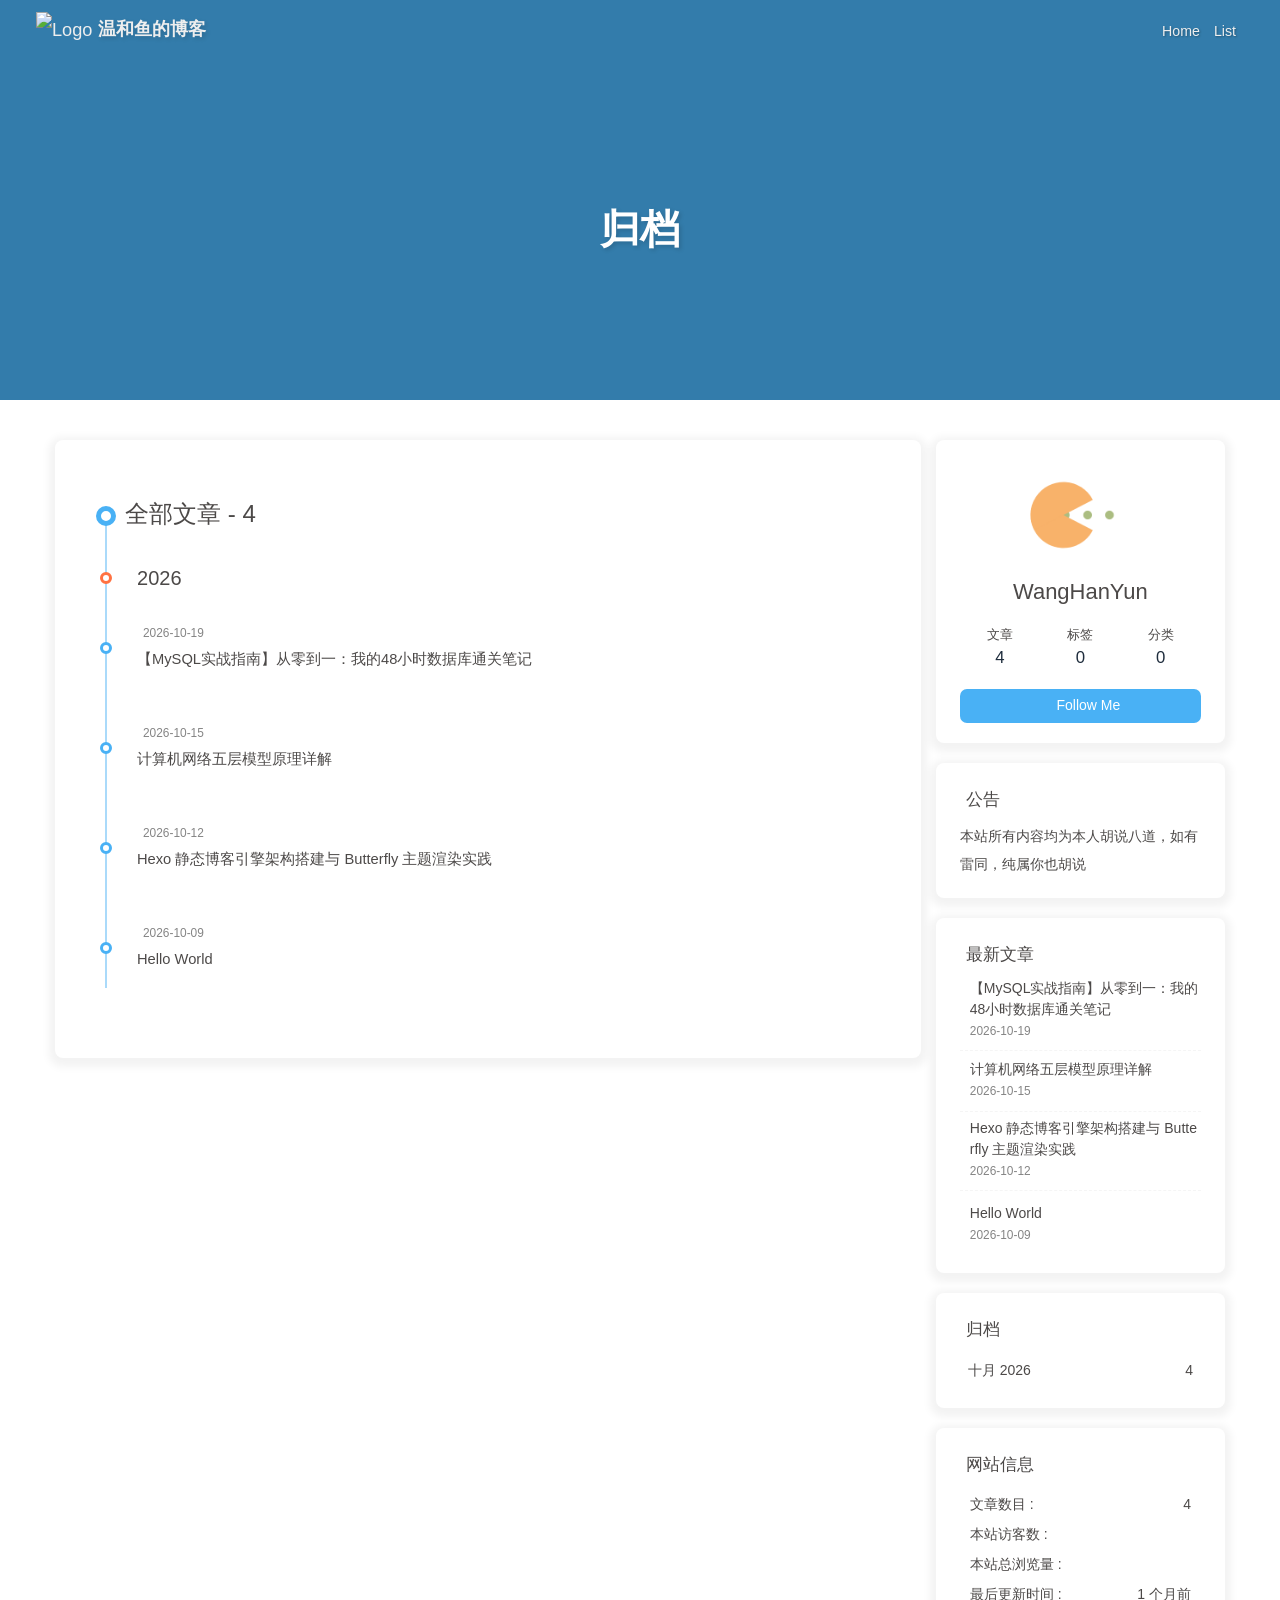
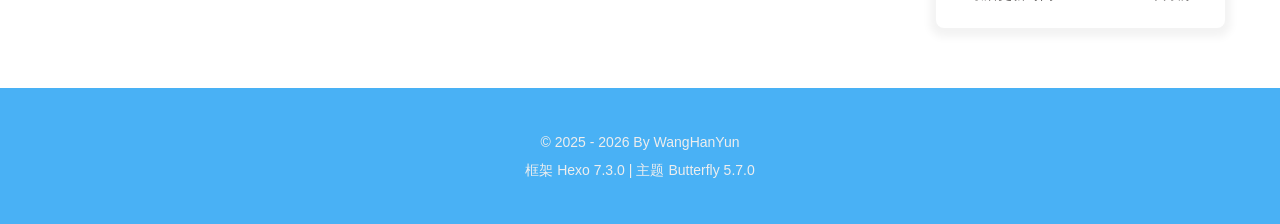
==== commit 384858f7: "Site updated: 2026-10-19 15:23:31" ====
--- a/archives/index.html
+++ b/archives/index.html
@@ -182,7 +182,7 @@
   isToc: false,
   pageType: 'archive'
 }</script><!-- hexo injector head_end start --><link rel="stylesheet" href="/Blog-Like/style.css">
-<script src="/Blog-Like/Blog-Like.js"></script><!-- hexo injector head_end end --><meta name="generator" content="Hexo 7.3.0"></head><body><div id="sidebar"><div id="menu-mask"></div><div id="sidebar-menus"><div class="avatar-img text-center"><img src="https://github.com/WHY-1226-yyy/Gallery/blob/main/cat.png?raw=true" onerror="this.onerror=null;this.src='/img/friend_404.gif'" alt="avatar"/></div><div class="site-data text-center"><a href="/archives/"><div class="headline">文章</div><div class="length-num">3</div></a><a href="/tags/"><div class="headline">标签</div><div class="length-num">0</div></a><a href="/categories/"><div class="headline">分类</div><div class="length-num">0</div></a></div><div class="menus_items"><div class="menus_item"><a class="site-page" href="/"><i class="fa-fw fas fa-home"></i><span> Home</span></a></div><div class="menus_item"><span class="site-page group"><i class="fa-fw fas fa-list"></i><span> List</span><i class="fas fa-chevron-down"></i></span><ul class="menus_item_child"><li><a class="site-page child" href="/music/"><i class="fa-fw fas fa-music"></i><span> Music</span></a></li><li><a class="site-page child" href="/movies/"><i class="fa-fw fas fa-video"></i><span> Movie</span></a></li></ul></div></div></div></div><div class="page" id="body-wrap"><header class="not-home-page" id="page-header" style="background-image: url(https://github.com/WHY-1226-yyy/Gallery/blob/main/%E9%A6%96%E9%A1%B5%E9%A1%B5%E9%9D%A2%E6%A8%AA%E5%B9%85.jpg?raw=true);"><nav id="nav"><span id="blog-info"><a class="nav-site-title" href="/"><img class="site-icon" src="https://github.com/WHY-1226-yyy/Gallery/blob/main/logo.jpg?raw=true" alt="Logo"><span class="site-name">温和鱼的博客</span></a></span><div id="menus"><div class="menus_items"><div class="menus_item"><a class="site-page" href="/"><i class="fa-fw fas fa-home"></i><span> Home</span></a></div><div class="menus_item"><span class="site-page group"><i class="fa-fw fas fa-list"></i><span> List</span><i class="fas fa-chevron-down"></i></span><ul class="menus_item_child"><li><a class="site-page child" href="/music/"><i class="fa-fw fas fa-music"></i><span> Music</span></a></li><li><a class="site-page child" href="/movies/"><i class="fa-fw fas fa-video"></i><span> Movie</span></a></li></ul></div></div><div id="toggle-menu"><span class="site-page"><i class="fas fa-bars fa-fw"></i></span></div></div></nav><div id="page-site-info"><h1 id="site-title">归档</h1></div></header><main class="layout" id="content-inner"><div id="archive"><div class="article-sort-title">全部文章 - 3</div><div class="article-sort"><div class="article-sort-item year">2026</div><div class="article-sort-item no-article-cover"><div class="article-sort-item-info"><div class="article-sort-item-time"><i class="far fa-calendar-alt"></i><time class="post-meta-date-created" datetime="2026-10-15T03:41:55.424Z" title="发表于 2026-10-15 11:41:55">2026-10-15</time></div><a class="article-sort-item-title" href="/2026/10/15/wangluobiji/" title="计算机网络五层模型原理详解">计算机网络五层模型原理详解</a></div></div><div class="article-sort-item no-article-cover"><div class="article-sort-item-info"><div class="article-sort-item-time"><i class="far fa-calendar-alt"></i><time class="post-meta-date-created" datetime="2026-10-12T06:14:56.712Z" title="发表于 2026-10-12 14:14:56">2026-10-12</time></div><a class="article-sort-item-title" href="/2026/10/12/Hexo_And_Butterfly/" title="Hexo 静态博客引擎架构搭建与 Butterfly 主题渲染实践">Hexo 静态博客引擎架构搭建与 Butterfly 主题渲染实践</a></div></div><div class="article-sort-item no-article-cover"><div class="article-sort-item-info"><div class="article-sort-item-time"><i class="far fa-calendar-alt"></i><time class="post-meta-date-created" datetime="2026-10-09T07:58:26.645Z" title="发表于 2026-10-09 15:58:26">2026-10-09</time></div><a class="article-sort-item-title" href="/2026/10/09/hello-world/" title="Hello World">Hello World</a></div></div></div></div><div class="aside-content" id="aside-content"><div class="card-widget card-info text-center"><div class="avatar-img"><img src="https://github.com/WHY-1226-yyy/Gallery/blob/main/cat.png?raw=true" onerror="this.onerror=null;this.src='/img/friend_404.gif'" alt="avatar"/></div><div class="author-info-name">WangHanYun</div><div class="author-info-description"></div><div class="site-data"><a href="/archives/"><div class="headline">文章</div><div class="length-num">3</div></a><a href="/tags/"><div class="headline">标签</div><div class="length-num">0</div></a><a href="/categories/"><div class="headline">分类</div><div class="length-num">0</div></a></div><a id="card-info-btn" target="_blank" rel="noopener" href="https://github.com/xxxxxx"><i class="fab fa-github"></i><span>Follow Me</span></a></div><div class="card-widget card-announcement"><div class="item-headline"><i class="fas fa-bullhorn fa-shake"></i><span>公告</span></div><div class="announcement_content">本站所有内容均为本人胡说八道，如有雷同，纯属你也胡说</div></div><div class="sticky_layout"><div class="card-widget card-recent-post"><div class="item-headline"><i class="fas fa-history"></i><span>最新文章</span></div><div class="aside-list"><div class="aside-list-item no-cover"><div class="content"><a class="title" href="/2026/10/15/wangluobiji/" title="计算机网络五层模型原理详解">计算机网络五层模型原理详解</a><time datetime="2026-10-15T03:41:55.424Z" title="发表于 2026-10-15 11:41:55">2026-10-15</time></div></div><div class="aside-list-item no-cover"><div class="content"><a class="title" href="/2026/10/12/Hexo_And_Butterfly/" title="Hexo 静态博客引擎架构搭建与 Butterfly 主题渲染实践">Hexo 静态博客引擎架构搭建与 Butterfly 主题渲染实践</a><time datetime="2026-10-12T06:14:56.712Z" title="发表于 2026-10-12 14:14:56">2026-10-12</time></div></div><div class="aside-list-item no-cover"><div class="content"><a class="title" href="/2026/10/09/hello-world/" title="Hello World">Hello World</a><time datetime="2026-10-09T07:58:26.645Z" title="发表于 2026-10-09 15:58:26">2026-10-09</time></div></div></div></div><div class="card-widget card-archives">
+<script src="/Blog-Like/Blog-Like.js"></script><!-- hexo injector head_end end --><meta name="generator" content="Hexo 7.3.0"></head><body><div id="sidebar"><div id="menu-mask"></div><div id="sidebar-menus"><div class="avatar-img text-center"><img src="https://github.com/WHY-1226-yyy/Gallery/blob/main/cat.png?raw=true" onerror="this.onerror=null;this.src='/img/friend_404.gif'" alt="avatar"/></div><div class="site-data text-center"><a href="/archives/"><div class="headline">文章</div><div class="length-num">4</div></a><a href="/tags/"><div class="headline">标签</div><div class="length-num">0</div></a><a href="/categories/"><div class="headline">分类</div><div class="length-num">0</div></a></div><div class="menus_items"><div class="menus_item"><a class="site-page" href="/"><i class="fa-fw fas fa-home"></i><span> Home</span></a></div><div class="menus_item"><span class="site-page group"><i class="fa-fw fas fa-list"></i><span> List</span><i class="fas fa-chevron-down"></i></span><ul class="menus_item_child"><li><a class="site-page child" href="/music/"><i class="fa-fw fas fa-music"></i><span> Music</span></a></li><li><a class="site-page child" href="/movies/"><i class="fa-fw fas fa-video"></i><span> Movie</span></a></li></ul></div></div></div></div><div class="page" id="body-wrap"><header class="not-home-page" id="page-header" style="background-image: url(https://github.com/WHY-1226-yyy/Gallery/blob/main/%E9%A6%96%E9%A1%B5%E9%A1%B5%E9%9D%A2%E6%A8%AA%E5%B9%85.jpg?raw=true);"><nav id="nav"><span id="blog-info"><a class="nav-site-title" href="/"><img class="site-icon" src="https://github.com/WHY-1226-yyy/Gallery/blob/main/logo.jpg?raw=true" alt="Logo"><span class="site-name">温和鱼的博客</span></a></span><div id="menus"><div class="menus_items"><div class="menus_item"><a class="site-page" href="/"><i class="fa-fw fas fa-home"></i><span> Home</span></a></div><div class="menus_item"><span class="site-page group"><i class="fa-fw fas fa-list"></i><span> List</span><i class="fas fa-chevron-down"></i></span><ul class="menus_item_child"><li><a class="site-page child" href="/music/"><i class="fa-fw fas fa-music"></i><span> Music</span></a></li><li><a class="site-page child" href="/movies/"><i class="fa-fw fas fa-video"></i><span> Movie</span></a></li></ul></div></div><div id="toggle-menu"><span class="site-page"><i class="fas fa-bars fa-fw"></i></span></div></div></nav><div id="page-site-info"><h1 id="site-title">归档</h1></div></header><main class="layout" id="content-inner"><div id="archive"><div class="article-sort-title">全部文章 - 4</div><div class="article-sort"><div class="article-sort-item year">2026</div><div class="article-sort-item no-article-cover"><div class="article-sort-item-info"><div class="article-sort-item-time"><i class="far fa-calendar-alt"></i><time class="post-meta-date-created" datetime="2026-10-19T02:48:28.978Z" title="发表于 2026-10-19 10:48:28">2026-10-19</time></div><a class="article-sort-item-title" href="/2026/10/19/MySQL/" title="【MySQL实战指南】从零到一：我的48小时数据库通关笔记">【MySQL实战指南】从零到一：我的48小时数据库通关笔记</a></div></div><div class="article-sort-item no-article-cover"><div class="article-sort-item-info"><div class="article-sort-item-time"><i class="far fa-calendar-alt"></i><time class="post-meta-date-created" datetime="2026-10-15T03:41:55.424Z" title="发表于 2026-10-15 11:41:55">2026-10-15</time></div><a class="article-sort-item-title" href="/2026/10/15/wangluobiji/" title="计算机网络五层模型原理详解">计算机网络五层模型原理详解</a></div></div><div class="article-sort-item no-article-cover"><div class="article-sort-item-info"><div class="article-sort-item-time"><i class="far fa-calendar-alt"></i><time class="post-meta-date-created" datetime="2026-10-12T06:14:56.712Z" title="发表于 2026-10-12 14:14:56">2026-10-12</time></div><a class="article-sort-item-title" href="/2026/10/12/Hexo_And_Butterfly/" title="Hexo 静态博客引擎架构搭建与 Butterfly 主题渲染实践">Hexo 静态博客引擎架构搭建与 Butterfly 主题渲染实践</a></div></div><div class="article-sort-item no-article-cover"><div class="article-sort-item-info"><div class="article-sort-item-time"><i class="far fa-calendar-alt"></i><time class="post-meta-date-created" datetime="2026-10-09T07:58:26.645Z" title="发表于 2026-10-09 15:58:26">2026-10-09</time></div><a class="article-sort-item-title" href="/2026/10/09/hello-world/" title="Hello World">Hello World</a></div></div></div></div><div class="aside-content" id="aside-content"><div class="card-widget card-info text-center"><div class="avatar-img"><img src="https://github.com/WHY-1226-yyy/Gallery/blob/main/cat.png?raw=true" onerror="this.onerror=null;this.src='/img/friend_404.gif'" alt="avatar"/></div><div class="author-info-name">WangHanYun</div><div class="author-info-description"></div><div class="site-data"><a href="/archives/"><div class="headline">文章</div><div class="length-num">4</div></a><a href="/tags/"><div class="headline">标签</div><div class="length-num">0</div></a><a href="/categories/"><div class="headline">分类</div><div class="length-num">0</div></a></div><a id="card-info-btn" target="_blank" rel="noopener" href="https://github.com/xxxxxx"><i class="fab fa-github"></i><span>Follow Me</span></a></div><div class="card-widget card-announcement"><div class="item-headline"><i class="fas fa-bullhorn fa-shake"></i><span>公告</span></div><div class="announcement_content">本站所有内容均为本人胡说八道，如有雷同，纯属你也胡说</div></div><div class="sticky_layout"><div class="card-widget card-recent-post"><div class="item-headline"><i class="fas fa-history"></i><span>最新文章</span></div><div class="aside-list"><div class="aside-list-item no-cover"><div class="content"><a class="title" href="/2026/10/19/MySQL/" title="【MySQL实战指南】从零到一：我的48小时数据库通关笔记">【MySQL实战指南】从零到一：我的48小时数据库通关笔记</a><time datetime="2026-10-19T02:48:28.978Z" title="发表于 2026-10-19 10:48:28">2026-10-19</time></div></div><div class="aside-list-item no-cover"><div class="content"><a class="title" href="/2026/10/15/wangluobiji/" title="计算机网络五层模型原理详解">计算机网络五层模型原理详解</a><time datetime="2026-10-15T03:41:55.424Z" title="发表于 2026-10-15 11:41:55">2026-10-15</time></div></div><div class="aside-list-item no-cover"><div class="content"><a class="title" href="/2026/10/12/Hexo_And_Butterfly/" title="Hexo 静态博客引擎架构搭建与 Butterfly 主题渲染实践">Hexo 静态博客引擎架构搭建与 Butterfly 主题渲染实践</a><time datetime="2026-10-12T06:14:56.712Z" title="发表于 2026-10-12 14:14:56">2026-10-12</time></div></div><div class="aside-list-item no-cover"><div class="content"><a class="title" href="/2026/10/09/hello-world/" title="Hello World">Hello World</a><time datetime="2026-10-09T07:58:26.645Z" title="发表于 2026-10-09 15:58:26">2026-10-09</time></div></div></div></div><div class="card-widget card-archives">
     <div class="item-headline"><i class="fas fa-archive"></i><span>归档</span></div>
   
     <ul class="card-archive-list">
@@ -192,9 +192,9 @@
             <span class="card-archive-list-date">
               十月 2026
             </span>
-            <span class="card-archive-list-count">3</span>
+            <span class="card-archive-list-count">4</span>
           </a>
         </li>
       
     </ul>
-  </div><div class="card-widget card-webinfo"><div class="item-headline"><i class="fas fa-chart-line"></i><span>网站信息</span></div><div class="webinfo"><div class="webinfo-item"><div class="item-name">文章数目 :</div><div class="item-count">3</div></div><div class="webinfo-item"><div class="item-name">本站访客数 :</div><div class="item-count" id="busuanzi_value_site_uv"><i class="fa-solid fa-spinner fa-spin"></i></div></div><div class="webinfo-item"><div class="item-name">本站总浏览量 :</div><div class="item-count" id="busuanzi_value_site_pv"><i class="fa-solid fa-spinner fa-spin"></i></div></div><div class="webinfo-item"><div class="item-name">最后更新时间 :</div><div class="item-count" id="last-push-date" data-lastPushDate="2026-10-15T08:24:09.502Z"><i class="fa-solid fa-spinner fa-spin"></i></div></div></div></div></div></div></main><footer id="footer"><div class="footer-other"><div class="footer-copyright"><span class="copyright">&copy;&nbsp;2025 - 2026 By WangHanYun</span><span class="framework-info"><span>框架 </span><a target="_blank" rel="noopener" href="https://hexo.io">Hexo 7.3.0</a><span class="footer-separator">|</span><span>主题 </span><a target="_blank" rel="noopener" href="https://github.com/jerryc127/hexo-theme-butterfly">Butterfly 5.7.0</a></span></div></div></footer></div><div id="rightside"><div id="rightside-config-hide"><button id="darkmode" type="button" title="日间和夜间模式切换"><i class="fas fa-adjust"></i></button><button id="hide-aside-btn" type="button" title="单栏和双栏切换"><i class="fas fa-arrows-alt-h"></i></button></div><div id="rightside-config-show"><button id="rightside-config" type="button" title="设置"><i class="fas fa-cog fa-spin"></i></button><button id="go-up" type="button" title="回到顶部"><span class="scroll-percent"></span><i class="fas fa-arrow-up"></i></button></div></div><div><script src="/js/utils.js?v=5.7.0"></script><script src="/js/main.js?v=5.7.0"></script><div class="js-pjax"></div><script async data-pjax src="//busuanzi.ibruce.info/busuanzi/2.3/busuanzi.pure.mini.js"></script></div></body></html>+  </div><div class="card-widget card-webinfo"><div class="item-headline"><i class="fas fa-chart-line"></i><span>网站信息</span></div><div class="webinfo"><div class="webinfo-item"><div class="item-name">文章数目 :</div><div class="item-count">4</div></div><div class="webinfo-item"><div class="item-name">本站访客数 :</div><div class="item-count" id="busuanzi_value_site_uv"><i class="fa-solid fa-spinner fa-spin"></i></div></div><div class="webinfo-item"><div class="item-name">本站总浏览量 :</div><div class="item-count" id="busuanzi_value_site_pv"><i class="fa-solid fa-spinner fa-spin"></i></div></div><div class="webinfo-item"><div class="item-name">最后更新时间 :</div><div class="item-count" id="last-push-date" data-lastPushDate="2026-10-19T07:23:30.406Z"><i class="fa-solid fa-spinner fa-spin"></i></div></div></div></div></div></div></main><footer id="footer"><div class="footer-other"><div class="footer-copyright"><span class="copyright">&copy;&nbsp;2025 - 2026 By WangHanYun</span><span class="framework-info"><span>框架 </span><a target="_blank" rel="noopener" href="https://hexo.io">Hexo 7.3.0</a><span class="footer-separator">|</span><span>主题 </span><a target="_blank" rel="noopener" href="https://github.com/jerryc127/hexo-theme-butterfly">Butterfly 5.7.0</a></span></div></div></footer></div><div id="rightside"><div id="rightside-config-hide"><button id="darkmode" type="button" title="日间和夜间模式切换"><i class="fas fa-adjust"></i></button><button id="hide-aside-btn" type="button" title="单栏和双栏切换"><i class="fas fa-arrows-alt-h"></i></button></div><div id="rightside-config-show"><button id="rightside-config" type="button" title="设置"><i class="fas fa-cog fa-spin"></i></button><button id="go-up" type="button" title="回到顶部"><span class="scroll-percent"></span><i class="fas fa-arrow-up"></i></button></div></div><div><script src="/js/utils.js?v=5.7.0"></script><script src="/js/main.js?v=5.7.0"></script><div class="js-pjax"></div><script async data-pjax src="//busuanzi.ibruce.info/busuanzi/2.3/busuanzi.pure.mini.js"></script></div></body></html>
